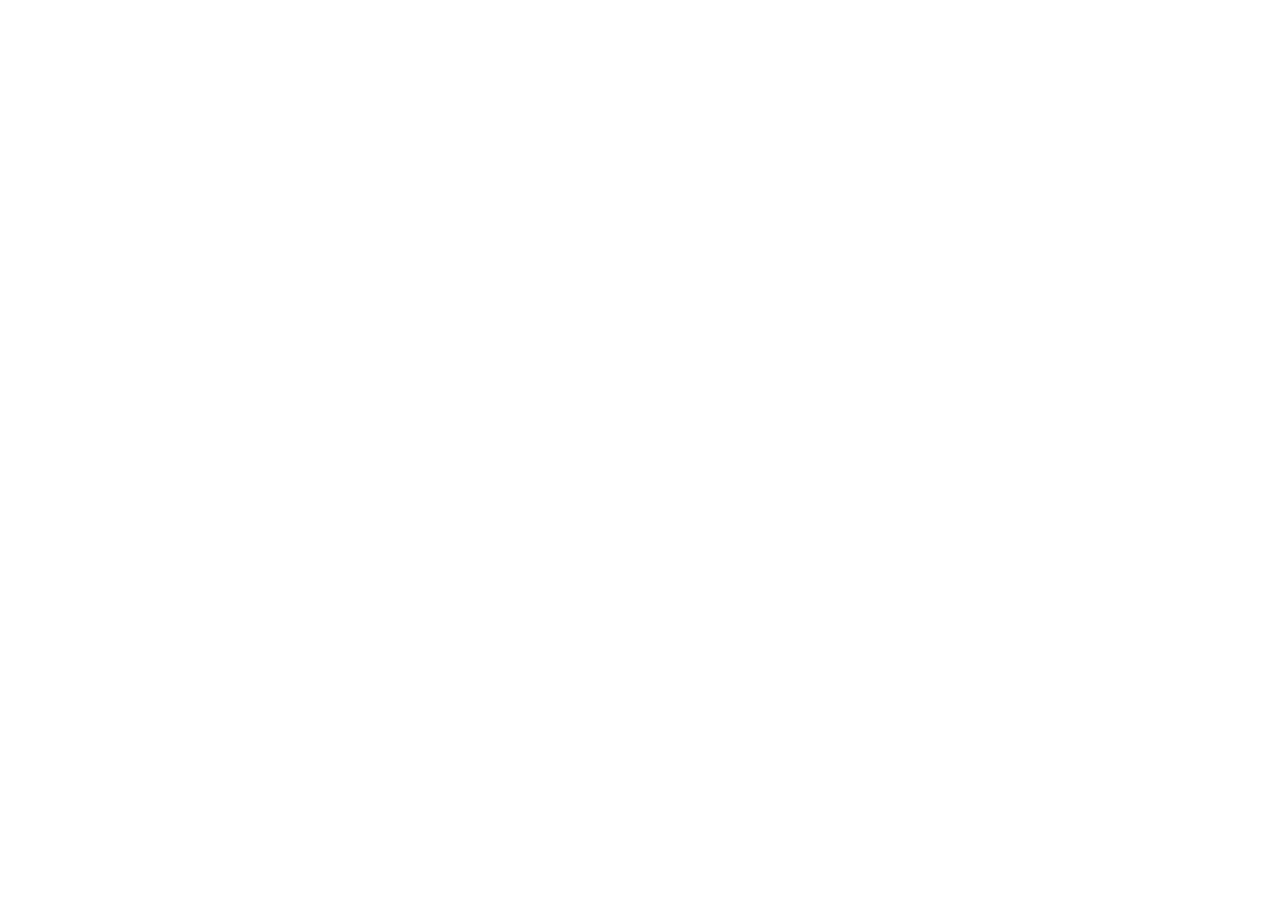
==== index.html @ 1a44d74b "Publish consolidated root redirect baseline Co-authored-by: Copilot App <223556219+Copilot@users.nor" ====
<!DOCTYPE html>
<html lang="en">
<head>
  <meta charset="utf-8">
  <meta name="viewport" content="width=device-width, initial-scale=1">
  <meta name="color-scheme" content="light dark">
  <meta name="theme-color" content="#ffffff" media="(prefers-color-scheme: light)">
  <meta name="theme-color" content="#0d1520" media="(prefers-color-scheme: dark)">
  <meta name="referrer" content="no-referrer">
  <title>Claudio Mendes | vartaxe</title>
  <meta name="description" content="Windows endpoint automation with PowerShell, ConfigMgr, and Active Directory.">
  <meta http-equiv="refresh" content="0; url=https://github.com/vartaxe">
  <link rel="canonical" href="https://github.com/vartaxe">
  <style>body{font-family:"Segoe UI",Arial,sans-serif;margin:3rem auto;max-width:36rem;padding:0 1rem;color:#1f2a37;background:#fff}a{color:#155799;text-underline-offset:.18em}a:hover{text-decoration-thickness:.15em}a:focus-visible{outline:3px solid #155799;outline-offset:4px;border-radius:2px}@media(prefers-color-scheme:dark){body{background:#0d1520;color:#fff}a{color:#9dcbff}a:focus-visible{outline-color:#9dcbff}}</style>
</head>
<body>
  <main>
    <h1>Claudio Mendes</h1>
    <p>Redirecting to the <a href="https://github.com/vartaxe">GitHub profile</a>. Also see the <a href="https://vartaxe.github.io/vartaxe/">profile site</a> and <a href="https://vartaxe.github.io/ConfigMgr-OSD/">ConfigMgr-OSD hub</a>.</p>
  </main>
</body>
</html>
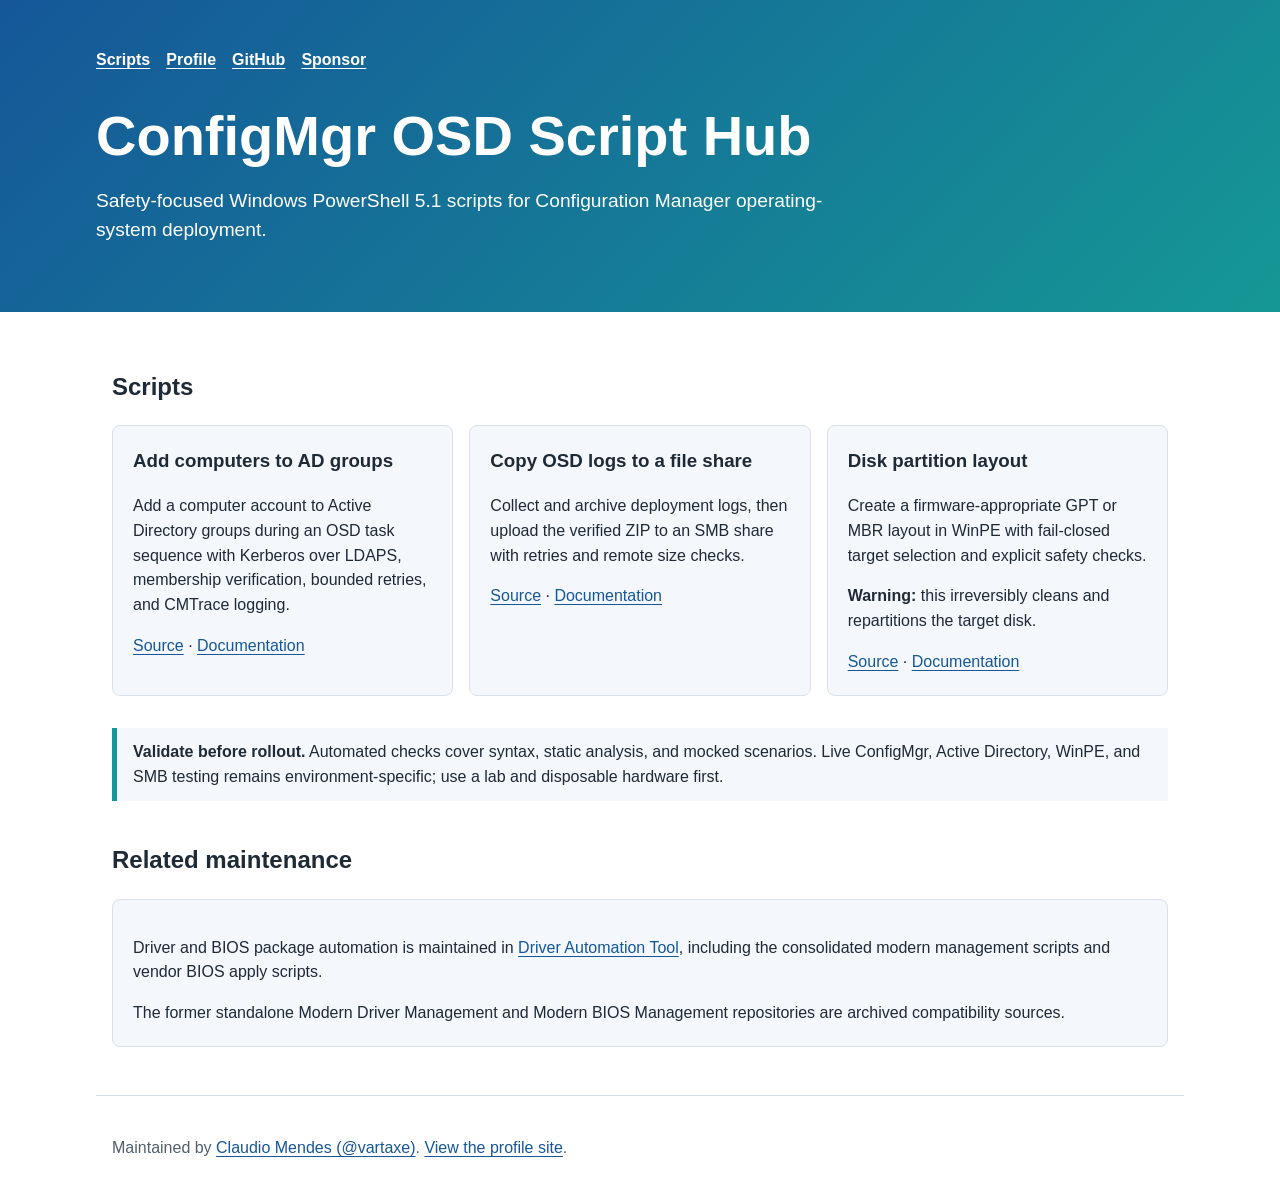
==== commit 50bd1857: "Move ConfigMgr OSD hub to root Pages site Co-authored-by: Copilot App <223556219+Copilot@users.norep" ====
--- a/index.html
+++ b/index.html
@@ -4,19 +4,83 @@
   <meta charset="utf-8">
   <meta name="viewport" content="width=device-width, initial-scale=1">
   <meta name="color-scheme" content="light dark">
-  <meta name="theme-color" content="#ffffff" media="(prefers-color-scheme: light)">
-  <meta name="theme-color" content="#0d1520" media="(prefers-color-scheme: dark)">
+  <meta name="theme-color" content="#155799">
   <meta name="referrer" content="no-referrer">
-  <title>Claudio Mendes | vartaxe</title>
-  <meta name="description" content="Windows endpoint automation with PowerShell, ConfigMgr, and Active Directory.">
-  <meta http-equiv="refresh" content="0; url=https://github.com/vartaxe">
-  <link rel="canonical" href="https://github.com/vartaxe">
-  <style>body{font-family:"Segoe UI",Arial,sans-serif;margin:3rem auto;max-width:36rem;padding:0 1rem;color:#1f2a37;background:#fff}a{color:#155799;text-underline-offset:.18em}a:hover{text-decoration-thickness:.15em}a:focus-visible{outline:3px solid #155799;outline-offset:4px;border-radius:2px}@media(prefers-color-scheme:dark){body{background:#0d1520;color:#fff}a{color:#9dcbff}a:focus-visible{outline-color:#9dcbff}}</style>
+  <meta http-equiv="Content-Security-Policy" content="default-src 'none'; img-src 'self'; style-src 'unsafe-inline'; base-uri 'none'; form-action 'none'; upgrade-insecure-requests">
+  <title>ConfigMgr OSD Script Hub | vartaxe</title>
+  <meta name="description" content="Safety-focused PowerShell scripts for Configuration Manager operating-system deployment.">
+  <link rel="canonical" href="https://vartaxe.github.io/">
+  <style>
+    :root{color-scheme:light dark;--bg:#fff;--panel:#f4f7fb;--text:#1f2a37;--muted:#52606d;--link:#155799;--border:#d8e0ea;--accent:#159895}
+    *{box-sizing:border-box}
+    body{font-family:"Segoe UI",Arial,sans-serif;line-height:1.55;margin:0;color:var(--text);background:var(--bg)}
+    a{color:var(--link);text-underline-offset:.18em}
+    a:hover{text-decoration-thickness:.15em}
+    a:focus-visible{outline:3px solid var(--accent);outline-offset:4px;border-radius:2px}
+    .skip-link{position:absolute;left:-9999px;top:auto}
+    .skip-link:focus{left:1rem;top:1rem;background:var(--bg);padding:.5rem;z-index:2}
+    header{background:linear-gradient(135deg,#155799,#159895);color:#fff;padding:3rem 1rem}
+    header>div,main,footer{max-width:68rem;margin:0 auto}
+    nav{display:flex;gap:1rem;flex-wrap:wrap;margin-bottom:2rem}
+    nav a{color:#fff;font-weight:600}
+    h1{font-size:clamp(2rem,5vw,3.5rem);line-height:1.1;margin:.5rem 0}
+    h2{margin-top:2.5rem}
+    .tagline{font-size:1.2rem;max-width:48rem}
+    main{padding:1rem}
+    .grid{display:grid;grid-template-columns:repeat(auto-fit,minmax(16rem,1fr));gap:1rem}
+    .card{background:var(--panel);border:1px solid var(--border);border-radius:.5rem;padding:1.25rem}
+    .card h3{margin-top:0}
+    .card p:last-child{margin-bottom:0}
+    .callout{border-left:.35rem solid var(--accent);background:var(--panel);padding:.75rem 1rem;margin:2rem 0}
+    footer{border-top:1px solid var(--border);margin-top:2rem;padding:1.5rem 1rem;color:var(--muted)}
+    @media(prefers-color-scheme:dark){:root{--bg:#0d1520;--panel:#162235;--text:#f5f7fa;--muted:#c4ced8;--link:#9dcbff;--border:#33445a}}
+  </style>
 </head>
 <body>
-  <main>
-    <h1>Claudio Mendes</h1>
-    <p>Redirecting to the <a href="https://github.com/vartaxe">GitHub profile</a>. Also see the <a href="https://vartaxe.github.io/vartaxe/">profile site</a> and <a href="https://vartaxe.github.io/ConfigMgr-OSD/">ConfigMgr-OSD hub</a>.</p>
+  <a class="skip-link" href="#main-content">Skip to content</a>
+  <header>
+    <div>
+      <nav aria-label="Site navigation">
+        <a href="#scripts">Scripts</a>
+        <a href="https://vartaxe.github.io/vartaxe/">Profile</a>
+        <a href="https://github.com/vartaxe">GitHub</a>
+        <a href="https://github.com/sponsors/vartaxe">Sponsor</a>
+      </nav>
+      <h1>ConfigMgr OSD Script Hub</h1>
+      <p class="tagline">Safety-focused Windows PowerShell 5.1 scripts for Configuration Manager operating-system deployment.</p>
+    </div>
+  </header>
+  <main id="main-content" tabindex="-1">
+    <h2 id="scripts">Scripts</h2>
+    <div class="grid">
+      <section class="card" aria-labelledby="ad-title">
+        <h3 id="ad-title">Add computers to AD groups</h3>
+        <p>Add a computer account to Active Directory groups during an OSD task sequence with Kerberos over LDAPS, membership verification, bounded retries, and CMTrace logging.</p>
+        <p><a href="https://github.com/vartaxe/ConfigMgr-OSD-AddComputerToADGroup">Source</a> · <a href="https://vartaxe.github.io/ConfigMgr-OSD-AddComputerToADGroup/">Documentation</a></p>
+      </section>
+      <section class="card" aria-labelledby="logs-title">
+        <h3 id="logs-title">Copy OSD logs to a file share</h3>
+        <p>Collect and archive deployment logs, then upload the verified ZIP to an SMB share with retries and remote size checks.</p>
+        <p><a href="https://github.com/vartaxe/ConfigMgr-OSD-CopyOSDLogToFileShare">Source</a> · <a href="https://vartaxe.github.io/ConfigMgr-OSD-CopyOSDLogToFileShare/">Documentation</a></p>
+      </section>
+      <section class="card" aria-labelledby="disk-title">
+        <h3 id="disk-title">Disk partition layout</h3>
+        <p>Create a firmware-appropriate GPT or MBR layout in WinPE with fail-closed target selection and explicit safety checks.</p>
+        <p><strong>Warning:</strong> this irreversibly cleans and repartitions the target disk.</p>
+        <p><a href="https://github.com/vartaxe/ConfigMgr-OSD-DiskPartitionLayout">Source</a> · <a href="https://vartaxe.github.io/ConfigMgr-OSD-DiskPartitionLayout/">Documentation</a></p>
+      </section>
+    </div>
+    <div class="callout" role="note">
+      <strong>Validate before rollout.</strong> Automated checks cover syntax, static analysis, and mocked scenarios. Live ConfigMgr, Active Directory, WinPE, and SMB testing remains environment-specific; use a lab and disposable hardware first.
+    </div>
+    <h2>Related maintenance</h2>
+    <div class="card">
+      <p>Driver and BIOS package automation is maintained in <a href="https://github.com/vartaxe/DriverAutomationTool">Driver Automation Tool</a>, including the consolidated modern management scripts and vendor BIOS apply scripts.</p>
+      <p>The former standalone Modern Driver Management and Modern BIOS Management repositories are archived compatibility sources.</p>
+    </div>
   </main>
+  <footer>
+    <p>Maintained by <a href="https://github.com/vartaxe">Claudio Mendes (@vartaxe)</a>. <a href="https://vartaxe.github.io/vartaxe/">View the profile site</a>.</p>
+  </footer>
 </body>
 </html>
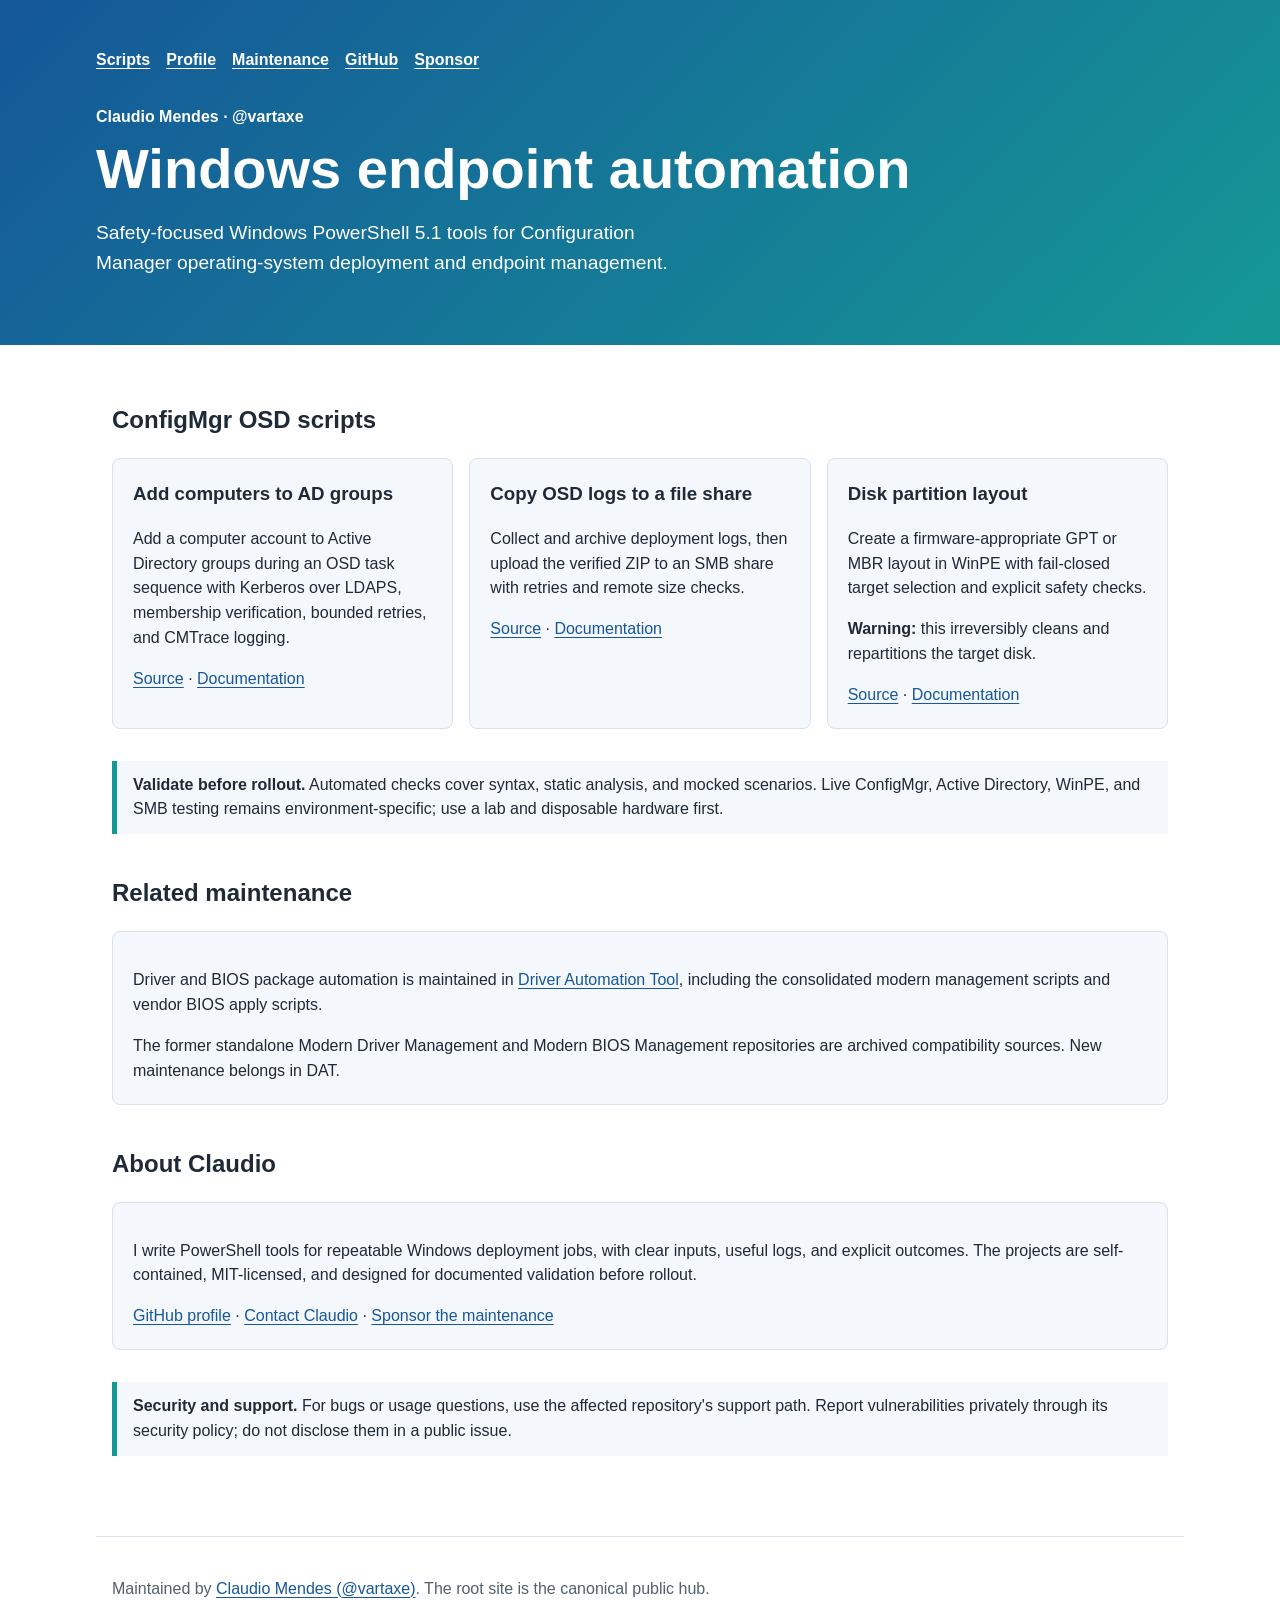
==== commit 6d5a0e75: "Consolidate profile content into root hub Co-authored-by: Copilot App <223556219+Copilot@users.norep" ====
--- a/index.html
+++ b/index.html
@@ -6,35 +6,11 @@
   <meta name="color-scheme" content="light dark">
   <meta name="theme-color" content="#155799">
   <meta name="referrer" content="no-referrer">
-  <meta http-equiv="Content-Security-Policy" content="default-src 'none'; img-src 'self'; style-src 'unsafe-inline'; base-uri 'none'; form-action 'none'; upgrade-insecure-requests">
-  <title>ConfigMgr OSD Script Hub | vartaxe</title>
-  <meta name="description" content="Safety-focused PowerShell scripts for Configuration Manager operating-system deployment.">
+  <meta http-equiv="Content-Security-Policy" content="default-src 'none'; style-src 'self'; base-uri 'none'; form-action 'none'; upgrade-insecure-requests">
+  <title>Windows Endpoint Automation | vartaxe</title>
+  <meta name="description" content="Safety-focused PowerShell tools for ConfigMgr OSD and Windows endpoint automation.">
   <link rel="canonical" href="https://vartaxe.github.io/">
-  <style>
-    :root{color-scheme:light dark;--bg:#fff;--panel:#f4f7fb;--text:#1f2a37;--muted:#52606d;--link:#155799;--border:#d8e0ea;--accent:#159895}
-    *{box-sizing:border-box}
-    body{font-family:"Segoe UI",Arial,sans-serif;line-height:1.55;margin:0;color:var(--text);background:var(--bg)}
-    a{color:var(--link);text-underline-offset:.18em}
-    a:hover{text-decoration-thickness:.15em}
-    a:focus-visible{outline:3px solid var(--accent);outline-offset:4px;border-radius:2px}
-    .skip-link{position:absolute;left:-9999px;top:auto}
-    .skip-link:focus{left:1rem;top:1rem;background:var(--bg);padding:.5rem;z-index:2}
-    header{background:linear-gradient(135deg,#155799,#159895);color:#fff;padding:3rem 1rem}
-    header>div,main,footer{max-width:68rem;margin:0 auto}
-    nav{display:flex;gap:1rem;flex-wrap:wrap;margin-bottom:2rem}
-    nav a{color:#fff;font-weight:600}
-    h1{font-size:clamp(2rem,5vw,3.5rem);line-height:1.1;margin:.5rem 0}
-    h2{margin-top:2.5rem}
-    .tagline{font-size:1.2rem;max-width:48rem}
-    main{padding:1rem}
-    .grid{display:grid;grid-template-columns:repeat(auto-fit,minmax(16rem,1fr));gap:1rem}
-    .card{background:var(--panel);border:1px solid var(--border);border-radius:.5rem;padding:1.25rem}
-    .card h3{margin-top:0}
-    .card p:last-child{margin-bottom:0}
-    .callout{border-left:.35rem solid var(--accent);background:var(--panel);padding:.75rem 1rem;margin:2rem 0}
-    footer{border-top:1px solid var(--border);margin-top:2rem;padding:1.5rem 1rem;color:var(--muted)}
-    @media(prefers-color-scheme:dark){:root{--bg:#0d1520;--panel:#162235;--text:#f5f7fa;--muted:#c4ced8;--link:#9dcbff;--border:#33445a}}
-  </style>
+  <link rel="stylesheet" href="style.css">
 </head>
 <body>
   <a class="skip-link" href="#main-content">Skip to content</a>
@@ -42,16 +18,18 @@
     <div>
       <nav aria-label="Site navigation">
         <a href="#scripts">Scripts</a>
-        <a href="https://vartaxe.github.io/vartaxe/">Profile</a>
+        <a href="#profile">Profile</a>
+        <a href="#maintenance">Maintenance</a>
         <a href="https://github.com/vartaxe">GitHub</a>
         <a href="https://github.com/sponsors/vartaxe">Sponsor</a>
       </nav>
-      <h1>ConfigMgr OSD Script Hub</h1>
-      <p class="tagline">Safety-focused Windows PowerShell 5.1 scripts for Configuration Manager operating-system deployment.</p>
+      <p class="eyebrow">Claudio Mendes · <span translate="no">@vartaxe</span></p>
+      <h1>Windows endpoint automation</h1>
+      <p class="tagline">Safety-focused Windows PowerShell 5.1 tools for Configuration Manager operating-system deployment and endpoint management.</p>
     </div>
   </header>
   <main id="main-content" tabindex="-1">
-    <h2 id="scripts">Scripts</h2>
+    <h2 id="scripts">ConfigMgr OSD scripts</h2>
     <div class="grid">
       <section class="card" aria-labelledby="ad-title">
         <h3 id="ad-title">Add computers to AD groups</h3>
@@ -73,14 +51,22 @@
     <div class="callout" role="note">
       <strong>Validate before rollout.</strong> Automated checks cover syntax, static analysis, and mocked scenarios. Live ConfigMgr, Active Directory, WinPE, and SMB testing remains environment-specific; use a lab and disposable hardware first.
     </div>
-    <h2>Related maintenance</h2>
+    <h2 id="maintenance">Related maintenance</h2>
     <div class="card">
       <p>Driver and BIOS package automation is maintained in <a href="https://github.com/vartaxe/DriverAutomationTool">Driver Automation Tool</a>, including the consolidated modern management scripts and vendor BIOS apply scripts.</p>
-      <p>The former standalone Modern Driver Management and Modern BIOS Management repositories are archived compatibility sources.</p>
+      <p>The former standalone Modern Driver Management and Modern BIOS Management repositories are archived compatibility sources. New maintenance belongs in DAT.</p>
+    </div>
+    <h2 id="profile">About Claudio</h2>
+    <div class="card">
+      <p>I write PowerShell tools for repeatable Windows deployment jobs, with clear inputs, useful logs, and explicit outcomes. The projects are self-contained, MIT-licensed, and designed for documented validation before rollout.</p>
+      <p><a href="https://github.com/vartaxe">GitHub profile</a> · <a href="mailto:vartaxe@outlook.com">Contact Claudio</a> · <a href="https://github.com/sponsors/vartaxe">Sponsor the maintenance</a></p>
+    </div>
+    <div class="callout" role="note">
+      <strong>Security and support.</strong> For bugs or usage questions, use the affected repository's support path. Report vulnerabilities privately through its security policy; do not disclose them in a public issue.
     </div>
   </main>
   <footer>
-    <p>Maintained by <a href="https://github.com/vartaxe">Claudio Mendes (@vartaxe)</a>. <a href="https://vartaxe.github.io/vartaxe/">View the profile site</a>.</p>
+    <p>Maintained by <a href="https://github.com/vartaxe">Claudio Mendes (<span translate="no">@vartaxe</span>)</a>. The root site is the canonical public hub.</p>
   </footer>
 </body>
 </html>
--- a/style.css
+++ b/style.css
@@ -0,0 +1,163 @@
+:root {
+  color-scheme: light dark;
+  --bg: #ffffff;
+  --panel: #f4f7fb;
+  --text: #1f2a37;
+  --muted: #52606d;
+  --link: #155799;
+  --border: #d8e0ea;
+  --accent: #159895;
+}
+
+* {
+  box-sizing: border-box;
+}
+
+html {
+  scroll-behavior: smooth;
+}
+
+body {
+  margin: 0;
+  background: var(--bg);
+  color: var(--text);
+  font-family: "Segoe UI", Arial, sans-serif;
+  line-height: 1.55;
+  overflow-wrap: break-word;
+}
+
+a {
+  color: var(--link);
+  text-underline-offset: 0.18em;
+  touch-action: manipulation;
+}
+
+a:hover {
+  text-decoration-thickness: 0.15em;
+}
+
+a:focus-visible {
+  outline: 3px solid var(--accent);
+  outline-offset: 4px;
+  border-radius: 2px;
+}
+
+.skip-link {
+  position: absolute;
+  top: 0;
+  left: 0;
+  padding: 0.5rem 1rem;
+  transform: translateY(-200%);
+  background: var(--bg);
+  z-index: 2;
+}
+
+.skip-link:focus {
+  transform: translateY(0);
+}
+
+header {
+  padding: 3rem 1rem;
+  color: #ffffff;
+  background: linear-gradient(135deg, #155799, #159895);
+}
+
+header > div,
+main,
+footer {
+  max-width: 68rem;
+  margin: 0 auto;
+}
+
+nav {
+  display: flex;
+  flex-wrap: wrap;
+  gap: 1rem;
+  margin-bottom: 2rem;
+}
+
+nav a {
+  color: #ffffff;
+  font-weight: 600;
+}
+
+.eyebrow {
+  margin-bottom: 0;
+  font-weight: 600;
+}
+
+h1 {
+  margin: 0.5rem 0;
+  font-size: clamp(2rem, 5vw, 3.5rem);
+  line-height: 1.1;
+  text-wrap: balance;
+}
+
+h2 {
+  margin-top: 2.5rem;
+  scroll-margin-top: 1rem;
+  text-wrap: balance;
+}
+
+.tagline {
+  max-width: 48rem;
+  font-size: 1.2rem;
+  text-wrap: balance;
+}
+
+main {
+  padding: 1rem;
+}
+
+.grid {
+  display: grid;
+  grid-template-columns: repeat(auto-fit, minmax(16rem, 1fr));
+  gap: 1rem;
+}
+
+.card {
+  min-width: 0;
+  padding: 1.25rem;
+  background: var(--panel);
+  border: 1px solid var(--border);
+  border-radius: 0.5rem;
+}
+
+.card h3 {
+  margin-top: 0;
+}
+
+.card p:last-child {
+  margin-bottom: 0;
+}
+
+.callout {
+  margin: 2rem 0;
+  padding: 0.75rem 1rem;
+  background: var(--panel);
+  border-left: 0.35rem solid var(--accent);
+}
+
+footer {
+  margin-top: 2rem;
+  padding: 1.5rem 1rem;
+  color: var(--muted);
+  border-top: 1px solid var(--border);
+}
+
+@media (prefers-color-scheme: dark) {
+  :root {
+    --bg: #0d1520;
+    --panel: #162235;
+    --text: #f5f7fa;
+    --muted: #c4ced8;
+    --link: #9dcbff;
+    --border: #33445a;
+  }
+}
+
+@media (prefers-reduced-motion: reduce) {
+  html {
+    scroll-behavior: auto;
+  }
+}
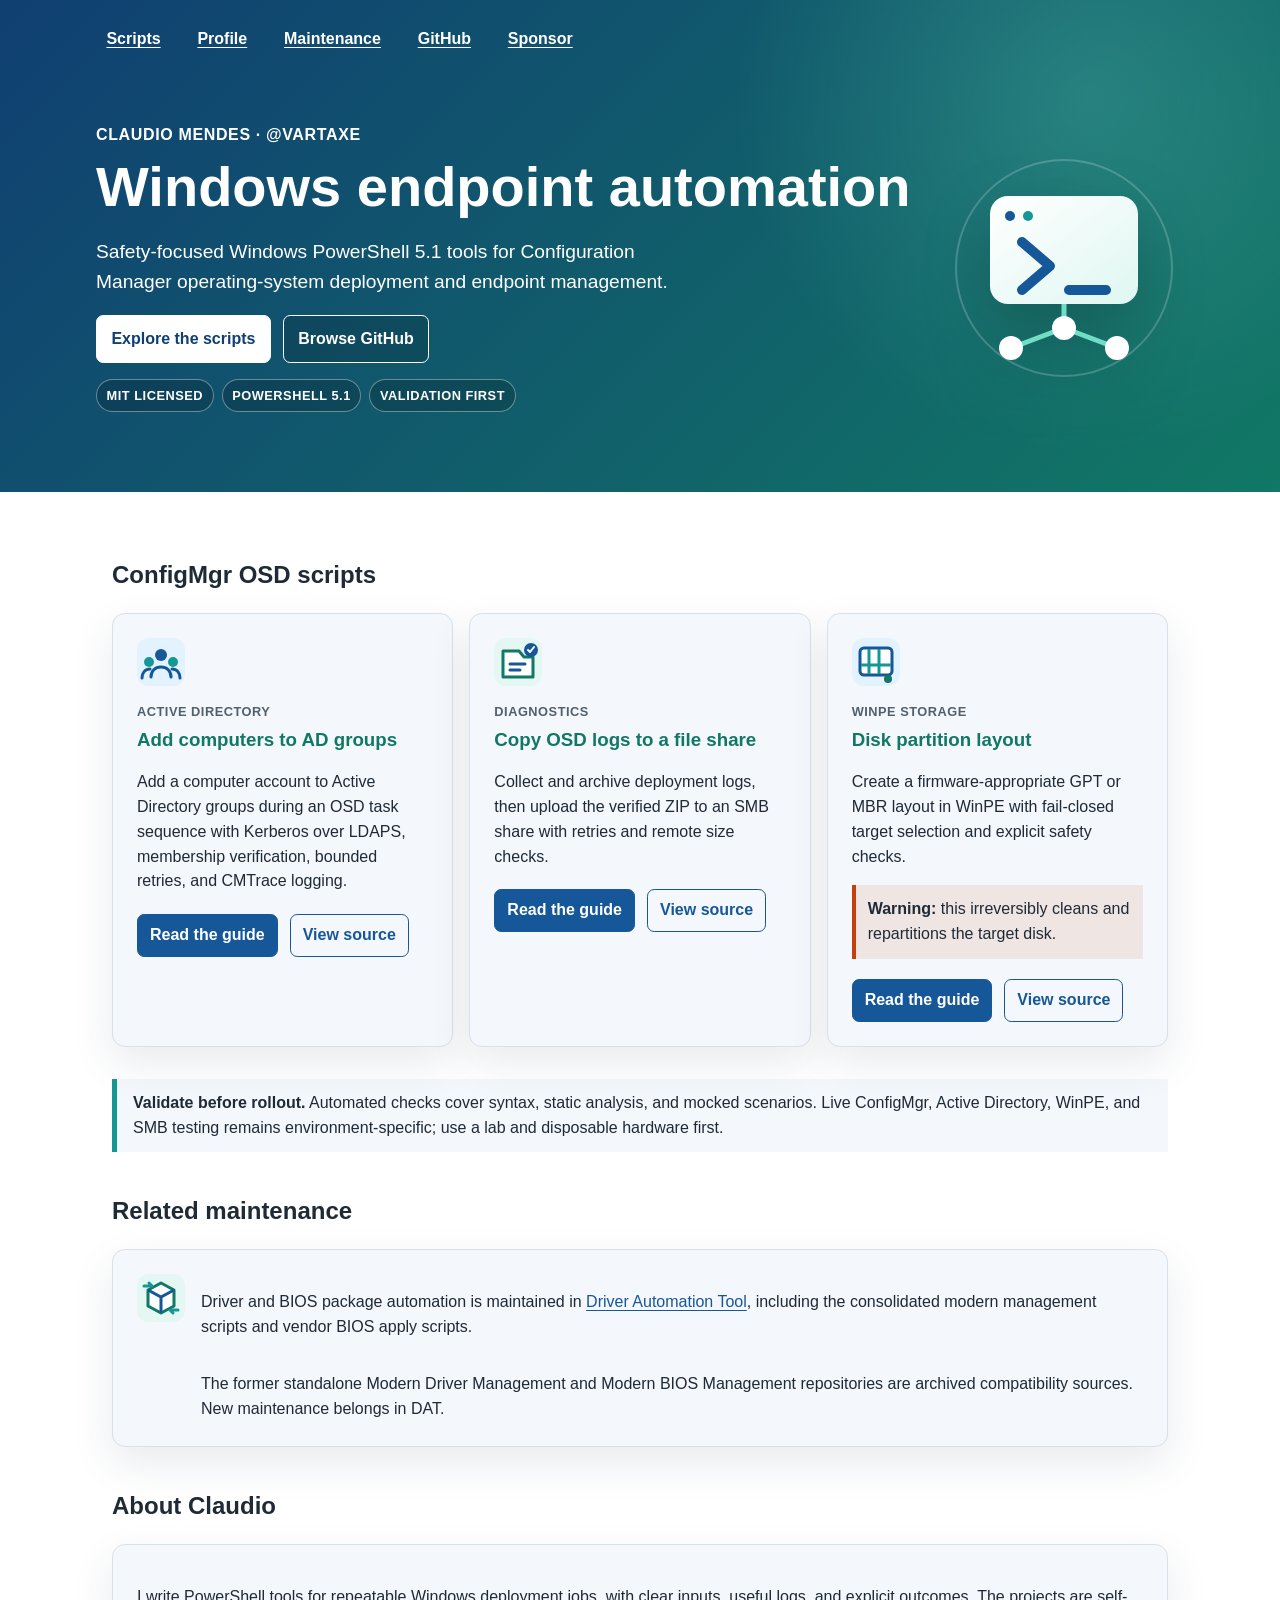
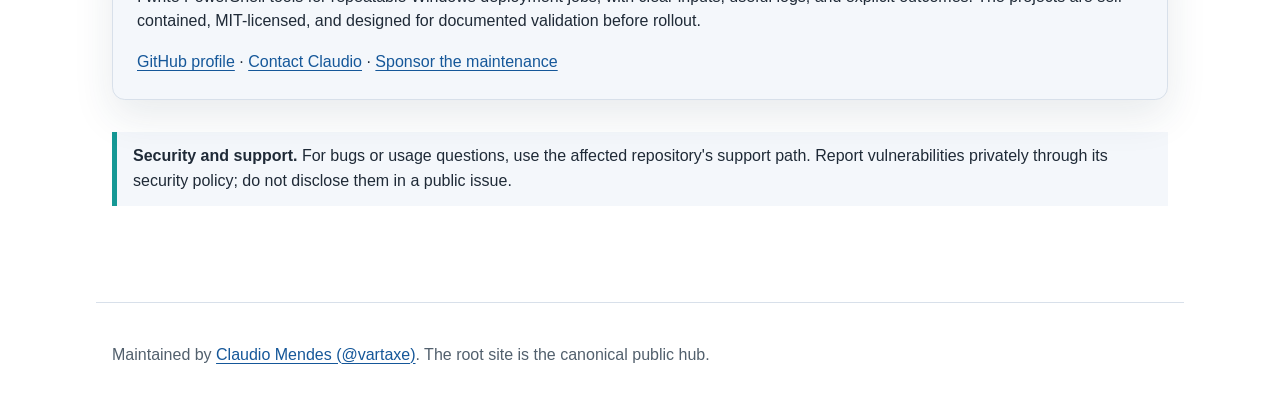
==== commit a0f0faae: "Refresh canonical hub design system Co-authored-by: Copilot App <223556219+Copilot@users.noreply.git" ====
--- a/index.html
+++ b/index.html
@@ -4,12 +4,14 @@
   <meta charset="utf-8">
   <meta name="viewport" content="width=device-width, initial-scale=1">
   <meta name="color-scheme" content="light dark">
-  <meta name="theme-color" content="#155799">
+  <meta name="theme-color" content="#155799" media="(prefers-color-scheme: light)">
+  <meta name="theme-color" content="#0d1520" media="(prefers-color-scheme: dark)">
   <meta name="referrer" content="no-referrer">
-  <meta http-equiv="Content-Security-Policy" content="default-src 'none'; style-src 'self'; base-uri 'none'; form-action 'none'; upgrade-insecure-requests">
+  <meta http-equiv="Content-Security-Policy" content="default-src 'none'; img-src 'self'; style-src 'self'; base-uri 'none'; form-action 'none'; upgrade-insecure-requests">
   <title>Windows Endpoint Automation | vartaxe</title>
   <meta name="description" content="Safety-focused PowerShell tools for ConfigMgr OSD and Windows endpoint automation.">
   <link rel="canonical" href="https://vartaxe.github.io/">
+  <link rel="icon" href="assets/favicon.svg" type="image/svg+xml">
   <link rel="stylesheet" href="style.css">
 </head>
 <body>
@@ -23,36 +25,57 @@
         <a href="https://github.com/vartaxe">GitHub</a>
         <a href="https://github.com/sponsors/vartaxe">Sponsor</a>
       </nav>
-      <p class="eyebrow">Claudio Mendes · <span translate="no">@vartaxe</span></p>
-      <h1>Windows endpoint automation</h1>
-      <p class="tagline">Safety-focused Windows PowerShell 5.1 tools for Configuration Manager operating-system deployment and endpoint management.</p>
+      <div class="hero">
+        <div class="hero-copy">
+          <p class="eyebrow">Claudio Mendes · <span translate="no">@vartaxe</span></p>
+          <h1>Windows endpoint automation</h1>
+          <p class="tagline">Safety-focused Windows PowerShell 5.1 tools for Configuration Manager operating-system deployment and endpoint management.</p>
+          <div class="hero-actions">
+            <a class="button button-primary" href="#scripts">Explore the scripts</a>
+            <a class="button" href="https://github.com/vartaxe">Browse GitHub</a>
+          </div>
+          <ul class="trust-list" aria-label="Project principles">
+            <li>MIT licensed</li>
+            <li>PowerShell 5.1</li>
+            <li>Validation first</li>
+          </ul>
+        </div>
+        <img class="brand-mark" src="assets/brand-mark.svg" alt="Terminal prompt and deployment nodes representing vartaxe automation" width="240" height="240" fetchpriority="high">
+      </div>
     </div>
   </header>
   <main id="main-content" tabindex="-1">
     <h2 id="scripts">ConfigMgr OSD scripts</h2>
     <div class="grid">
       <section class="card" aria-labelledby="ad-title">
+        <img class="card-icon" src="assets/ad-groups.svg" alt="" width="48" height="48" aria-hidden="true">
+        <p class="card-kicker">Active Directory</p>
         <h3 id="ad-title">Add computers to AD groups</h3>
         <p>Add a computer account to Active Directory groups during an OSD task sequence with Kerberos over LDAPS, membership verification, bounded retries, and CMTrace logging.</p>
-        <p><a href="https://github.com/vartaxe/ConfigMgr-OSD-AddComputerToADGroup">Source</a> · <a href="https://vartaxe.github.io/ConfigMgr-OSD-AddComputerToADGroup/">Documentation</a></p>
+        <p class="card-links"><a href="https://vartaxe.github.io/ConfigMgr-OSD-AddComputerToADGroup/">Read the guide</a><a href="https://github.com/vartaxe/ConfigMgr-OSD-AddComputerToADGroup">View source</a></p>
       </section>
       <section class="card" aria-labelledby="logs-title">
+        <img class="card-icon" src="assets/osd-logs.svg" alt="" width="48" height="48" aria-hidden="true">
+        <p class="card-kicker">Diagnostics</p>
         <h3 id="logs-title">Copy OSD logs to a file share</h3>
         <p>Collect and archive deployment logs, then upload the verified ZIP to an SMB share with retries and remote size checks.</p>
-        <p><a href="https://github.com/vartaxe/ConfigMgr-OSD-CopyOSDLogToFileShare">Source</a> · <a href="https://vartaxe.github.io/ConfigMgr-OSD-CopyOSDLogToFileShare/">Documentation</a></p>
+        <p class="card-links"><a href="https://vartaxe.github.io/ConfigMgr-OSD-CopyOSDLogToFileShare/">Read the guide</a><a href="https://github.com/vartaxe/ConfigMgr-OSD-CopyOSDLogToFileShare">View source</a></p>
       </section>
       <section class="card" aria-labelledby="disk-title">
+        <img class="card-icon" src="assets/disk-layout.svg" alt="" width="48" height="48" aria-hidden="true">
+        <p class="card-kicker">WinPE storage</p>
         <h3 id="disk-title">Disk partition layout</h3>
         <p>Create a firmware-appropriate GPT or MBR layout in WinPE with fail-closed target selection and explicit safety checks.</p>
-        <p><strong>Warning:</strong> this irreversibly cleans and repartitions the target disk.</p>
-        <p><a href="https://github.com/vartaxe/ConfigMgr-OSD-DiskPartitionLayout">Source</a> · <a href="https://vartaxe.github.io/ConfigMgr-OSD-DiskPartitionLayout/">Documentation</a></p>
+        <p class="warning"><strong>Warning:</strong> this irreversibly cleans and repartitions the target disk.</p>
+        <p class="card-links"><a href="https://vartaxe.github.io/ConfigMgr-OSD-DiskPartitionLayout/">Read the guide</a><a href="https://github.com/vartaxe/ConfigMgr-OSD-DiskPartitionLayout">View source</a></p>
       </section>
     </div>
     <div class="callout" role="note">
       <strong>Validate before rollout.</strong> Automated checks cover syntax, static analysis, and mocked scenarios. Live ConfigMgr, Active Directory, WinPE, and SMB testing remains environment-specific; use a lab and disposable hardware first.
     </div>
     <h2 id="maintenance">Related maintenance</h2>
-    <div class="card">
+    <div class="card maintenance-card">
+      <img class="card-icon" src="assets/driver-automation.svg" alt="" width="48" height="48" aria-hidden="true">
       <p>Driver and BIOS package automation is maintained in <a href="https://github.com/vartaxe/DriverAutomationTool">Driver Automation Tool</a>, including the consolidated modern management scripts and vendor BIOS apply scripts.</p>
       <p>The former standalone Modern Driver Management and Modern BIOS Management repositories are archived compatibility sources. New maintenance belongs in DAT.</p>
     </div>
--- a/style.css
+++ b/style.css
@@ -7,6 +7,8 @@
   --link: #155799;
   --border: #d8e0ea;
   --accent: #159895;
+  --accent-strong: #117865;
+  --shadow: 0 1rem 2.5rem rgba(25, 54, 82, 0.1);
 }
 
 * {
@@ -57,9 +59,13 @@
 }
 
 header {
-  padding: 3rem 1rem;
+  position: relative;
+  overflow: hidden;
+  padding: 1.25rem max(1rem, env(safe-area-inset-right)) 4rem max(1rem, env(safe-area-inset-left));
   color: #ffffff;
-  background: linear-gradient(135deg, #155799, #159895);
+  background:
+    radial-gradient(circle at 85% 20%, rgba(112, 222, 197, 0.24), transparent 22rem),
+    linear-gradient(135deg, #103f72, #117865);
 }
 
 header > div,
@@ -73,17 +79,35 @@
   display: flex;
   flex-wrap: wrap;
   gap: 1rem;
-  margin-bottom: 2rem;
+  margin-bottom: 3rem;
 }
 
 nav a {
+  padding: 0.45rem 0.65rem;
   color: #ffffff;
   font-weight: 600;
+  border-radius: 0.35rem;
+}
+
+nav a:hover {
+  background: rgba(0, 0, 0, 0.2);
 }
 
 .eyebrow {
   margin-bottom: 0;
   font-weight: 600;
+  letter-spacing: 0.04em;
+  text-transform: uppercase;
+}
+
+.hero {
+  display: grid;
+  align-items: center;
+  gap: 2rem;
+}
+
+.hero-copy {
+  min-width: 0;
 }
 
 h1 {
@@ -106,7 +130,7 @@
 }
 
 main {
-  padding: 1rem;
+  padding: 1.5rem max(1rem, env(safe-area-inset-right)) 2rem max(1rem, env(safe-area-inset-left));
 }
 
 .grid {
@@ -116,15 +140,19 @@
 }
 
 .card {
+  position: relative;
   min-width: 0;
-  padding: 1.25rem;
+  padding: 1.5rem;
   background: var(--panel);
   border: 1px solid var(--border);
-  border-radius: 0.5rem;
+  border-radius: 0.8rem;
+  box-shadow: var(--shadow);
 }
 
 .card h3 {
-  margin-top: 0;
+  margin: 0.2rem 0 0.75rem;
+  color: var(--accent-strong);
+  text-wrap: balance;
 }
 
 .card p:last-child {
@@ -136,6 +164,117 @@
   padding: 0.75rem 1rem;
   background: var(--panel);
   border-left: 0.35rem solid var(--accent);
+}
+
+.brand-mark {
+  display: block;
+  width: min(15rem, 65vw);
+  height: auto;
+  margin: 0 auto;
+  filter: drop-shadow(0 1.5rem 2rem rgba(0, 0, 0, 0.2));
+}
+
+.hero-actions,
+.card-links {
+  display: flex;
+  flex-wrap: wrap;
+  gap: 0.75rem;
+}
+
+.button,
+.card-links a {
+  display: inline-flex;
+  align-items: center;
+  min-height: 2.75rem;
+  padding: 0.65rem 0.9rem;
+  border: 1px solid currentColor;
+  border-radius: 0.45rem;
+  font-weight: 700;
+  text-decoration: none;
+}
+
+.button {
+  color: #ffffff;
+  background: rgba(0, 0, 0, 0.14);
+}
+
+.button:hover {
+  background: rgba(0, 0, 0, 0.28);
+}
+
+.button-primary {
+  color: #103f72;
+  background: #ffffff;
+  border-color: #ffffff;
+}
+
+.button-primary:hover {
+  background: #eaf7f4;
+}
+
+.trust-list {
+  display: flex;
+  flex-wrap: wrap;
+  gap: 0.5rem;
+  padding: 0;
+  list-style: none;
+}
+
+.trust-list li,
+.card-kicker {
+  font-size: 0.8rem;
+  font-weight: 700;
+  letter-spacing: 0.04em;
+  text-transform: uppercase;
+}
+
+.trust-list li {
+  padding: 0.35rem 0.6rem;
+  background: rgba(0, 0, 0, 0.18);
+  border: 1px solid rgba(255, 255, 255, 0.38);
+  border-radius: 999px;
+}
+
+.card-icon {
+  display: block;
+  width: 3rem;
+  height: 3rem;
+}
+
+.card-kicker {
+  margin: 1rem 0 0;
+  color: var(--muted);
+}
+
+.card-links {
+  margin-top: 1.25rem;
+}
+
+.card-links a {
+  min-height: 2.5rem;
+  padding: 0.5rem 0.75rem;
+}
+
+.card-links a:first-child {
+  color: #ffffff;
+  background: var(--link);
+  border-color: var(--link);
+}
+
+.warning {
+  padding: 0.75rem;
+  background: color-mix(in srgb, #c2410c 10%, var(--panel));
+  border-left: 0.25rem solid #c2410c;
+}
+
+.maintenance-card {
+  display: grid;
+  grid-template-columns: auto 1fr;
+  gap: 0 1rem;
+}
+
+.maintenance-card .card-icon {
+  grid-row: 1 / span 2;
 }
 
 footer {
@@ -153,6 +292,14 @@
     --muted: #c4ced8;
     --link: #9dcbff;
     --border: #33445a;
+    --accent-strong: #70dec5;
+    --shadow: none;
+  }
+}
+
+@media (min-width: 48rem) {
+  .hero {
+    grid-template-columns: minmax(0, 1fr) auto;
   }
 }
 
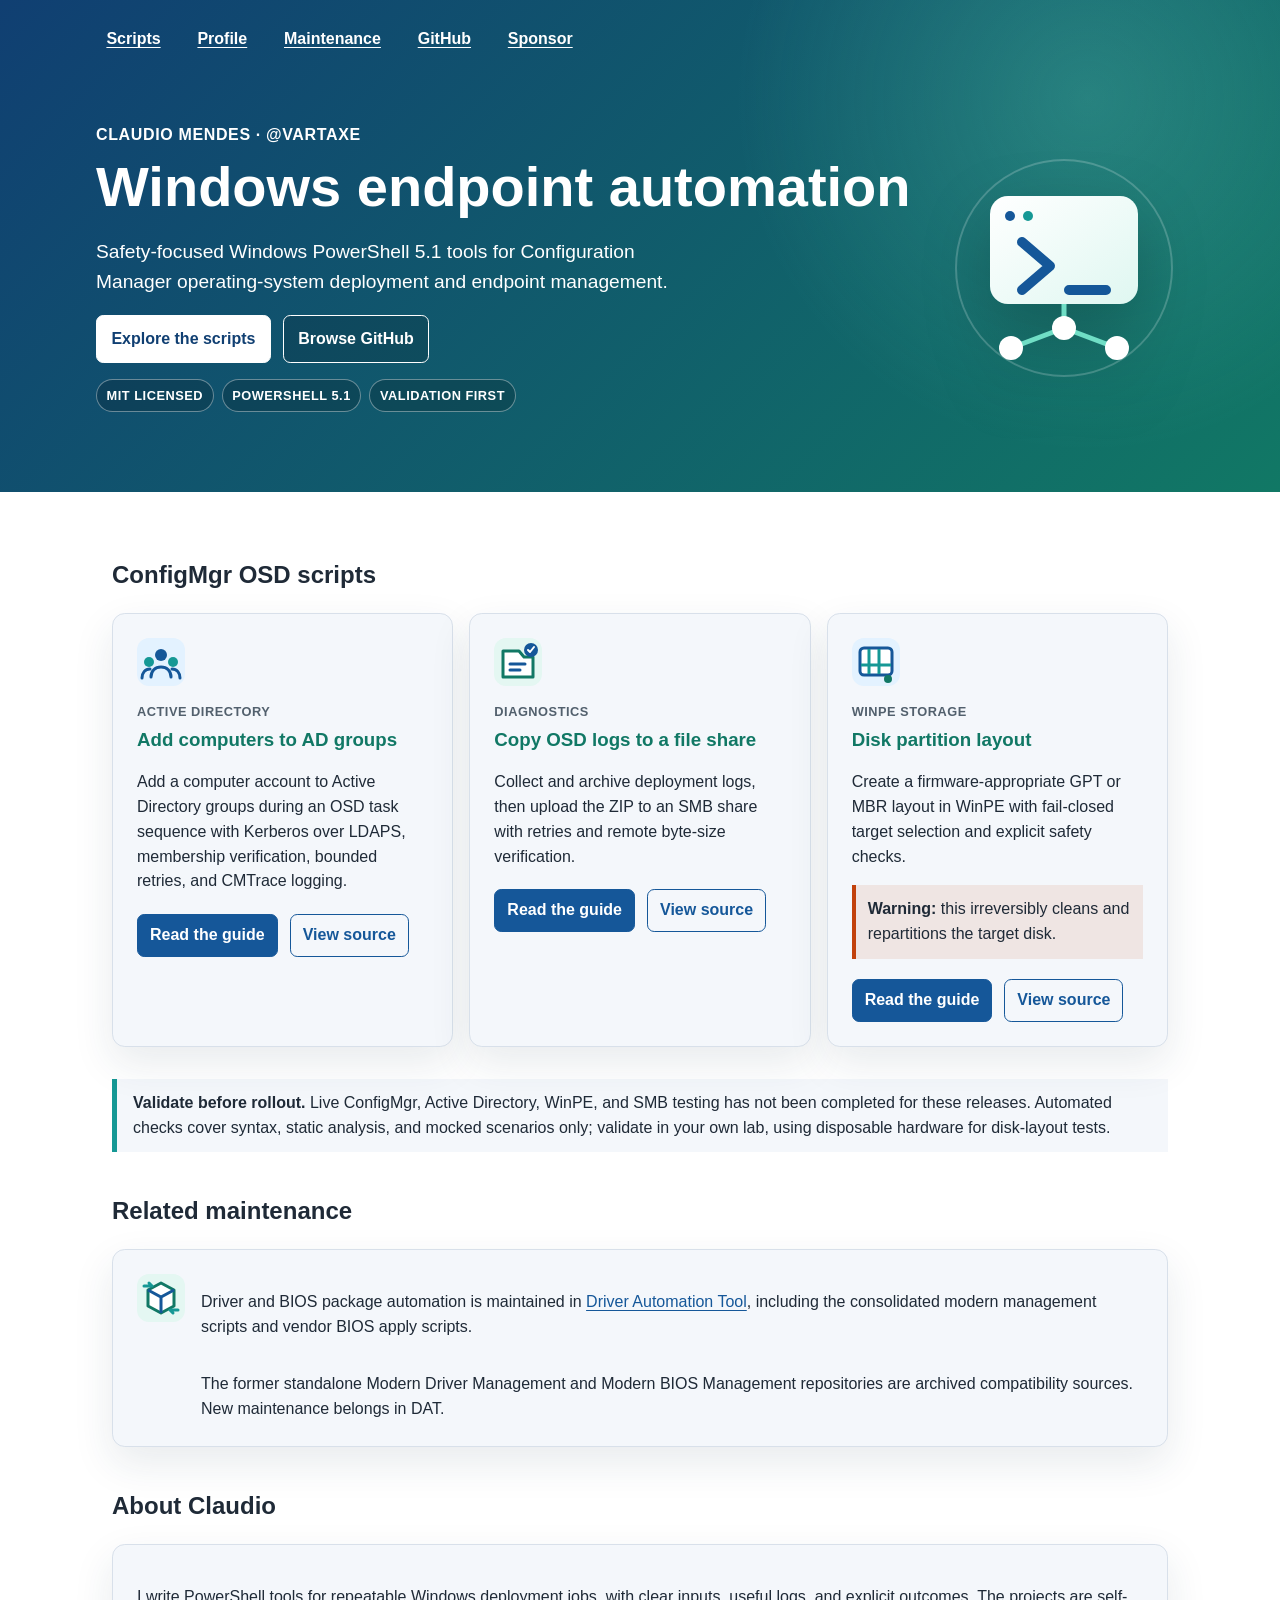
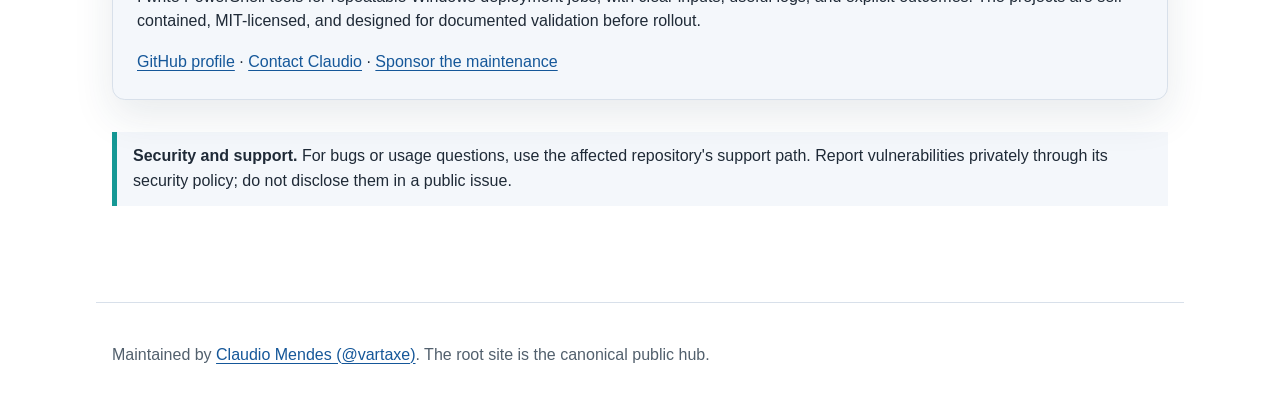
==== commit 32418abc: "Redirect legacy ConfigMgr-OSD URL and clarify validation status Content review follow-up.  Co-author" ====
--- a/index.html
+++ b/index.html
@@ -58,7 +58,7 @@
         <img class="card-icon" src="assets/osd-logs.svg" alt="" width="48" height="48" aria-hidden="true">
         <p class="card-kicker">Diagnostics</p>
         <h3 id="logs-title">Copy OSD logs to a file share</h3>
-        <p>Collect and archive deployment logs, then upload the verified ZIP to an SMB share with retries and remote size checks.</p>
+        <p>Collect and archive deployment logs, then upload the ZIP to an SMB share with retries and remote byte-size verification.</p>
         <p class="card-links"><a href="https://vartaxe.github.io/ConfigMgr-OSD-CopyOSDLogToFileShare/">Read the guide</a><a href="https://github.com/vartaxe/ConfigMgr-OSD-CopyOSDLogToFileShare">View source</a></p>
       </section>
       <section class="card" aria-labelledby="disk-title">
@@ -71,7 +71,7 @@
       </section>
     </div>
     <div class="callout" role="note">
-      <strong>Validate before rollout.</strong> Automated checks cover syntax, static analysis, and mocked scenarios. Live ConfigMgr, Active Directory, WinPE, and SMB testing remains environment-specific; use a lab and disposable hardware first.
+      <strong>Validate before rollout.</strong> Live ConfigMgr, Active Directory, WinPE, and SMB testing has not been completed for these releases. Automated checks cover syntax, static analysis, and mocked scenarios only; validate in your own lab, using disposable hardware for disk-layout tests.
     </div>
     <h2 id="maintenance">Related maintenance</h2>
     <div class="card maintenance-card">
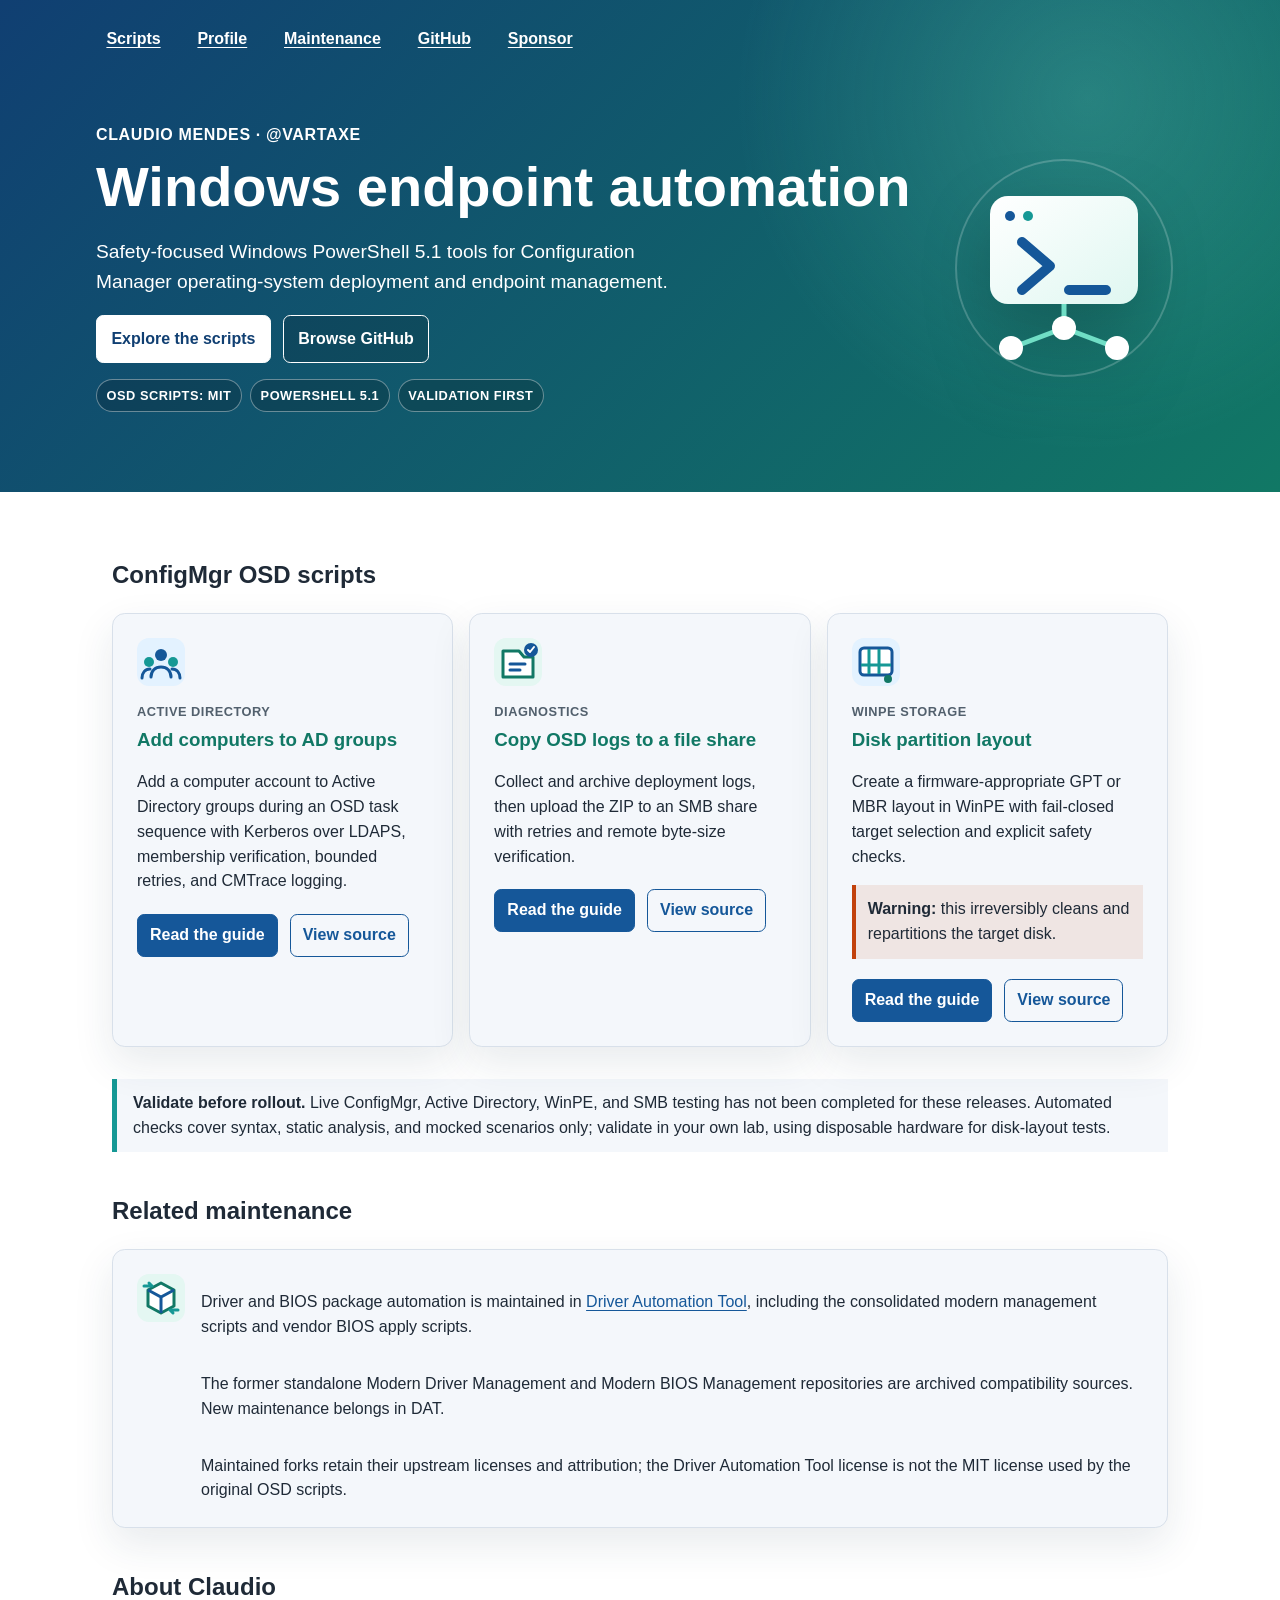
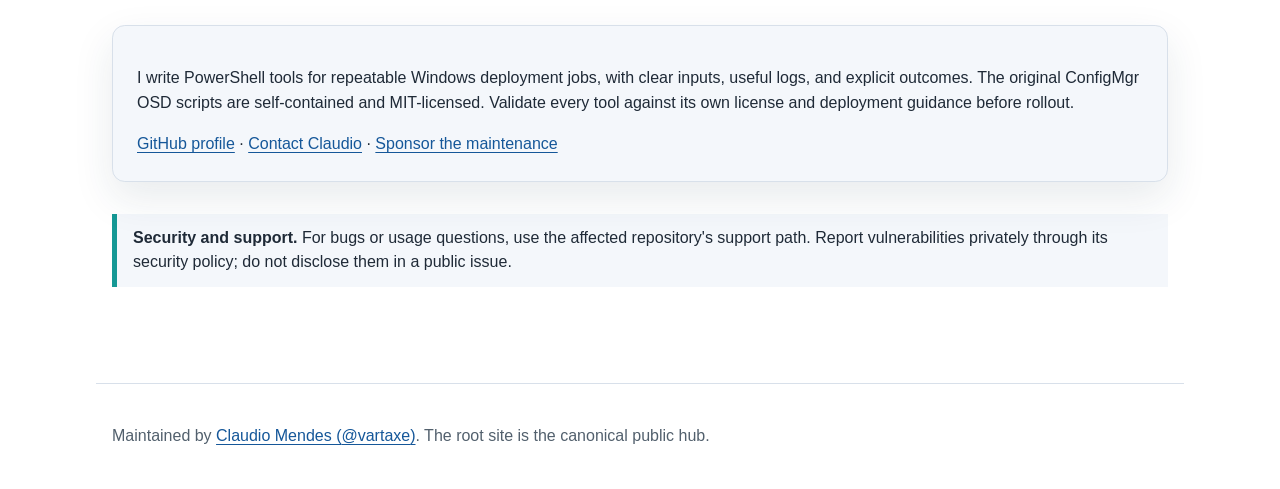
==== commit e4432c0f: "Initial v1.0.0 baseline Audited source and documentation baseline. Upstream ownership and license no" ====
--- a/index.html
+++ b/index.html
@@ -35,7 +35,7 @@
             <a class="button" href="https://github.com/vartaxe">Browse GitHub</a>
           </div>
           <ul class="trust-list" aria-label="Project principles">
-            <li>MIT licensed</li>
+            <li>OSD scripts: MIT</li>
             <li>PowerShell 5.1</li>
             <li>Validation first</li>
           </ul>
@@ -78,10 +78,11 @@
       <img class="card-icon" src="assets/driver-automation.svg" alt="" width="48" height="48" aria-hidden="true">
       <p>Driver and BIOS package automation is maintained in <a href="https://github.com/vartaxe/DriverAutomationTool">Driver Automation Tool</a>, including the consolidated modern management scripts and vendor BIOS apply scripts.</p>
       <p>The former standalone Modern Driver Management and Modern BIOS Management repositories are archived compatibility sources. New maintenance belongs in DAT.</p>
+      <p>Maintained forks retain their upstream licenses and attribution; the Driver Automation Tool license is not the MIT license used by the original OSD scripts.</p>
     </div>
     <h2 id="profile">About Claudio</h2>
     <div class="card">
-      <p>I write PowerShell tools for repeatable Windows deployment jobs, with clear inputs, useful logs, and explicit outcomes. The projects are self-contained, MIT-licensed, and designed for documented validation before rollout.</p>
+      <p>I write PowerShell tools for repeatable Windows deployment jobs, with clear inputs, useful logs, and explicit outcomes. The original ConfigMgr OSD scripts are self-contained and MIT-licensed. Validate every tool against its own license and deployment guidance before rollout.</p>
       <p><a href="https://github.com/vartaxe">GitHub profile</a> · <a href="mailto:vartaxe@outlook.com">Contact Claudio</a> · <a href="https://github.com/sponsors/vartaxe">Sponsor the maintenance</a></p>
     </div>
     <div class="callout" role="note">
--- a/style.css
+++ b/style.css
@@ -5,8 +5,10 @@
   --text: #1f2a37;
   --muted: #52606d;
   --link: #155799;
+  --on-link: #ffffff;
   --border: #d8e0ea;
   --accent: #159895;
+  --focus: #155799;
   --accent-strong: #117865;
   --shadow: 0 1rem 2.5rem rgba(25, 54, 82, 0.1);
 }
@@ -39,7 +41,7 @@
 }
 
 a:focus-visible {
-  outline: 3px solid var(--accent);
+  outline: 3px solid var(--focus);
   outline-offset: 4px;
   border-radius: 2px;
 }
@@ -59,6 +61,7 @@
 }
 
 header {
+  --focus: #ffffff;
   position: relative;
   overflow: hidden;
   padding: 1.25rem max(1rem, env(safe-area-inset-right)) 4rem max(1rem, env(safe-area-inset-left));
@@ -256,9 +259,14 @@
 }
 
 .card-links a:first-child {
-  color: #ffffff;
+  color: var(--on-link);
   background: var(--link);
   border-color: var(--link);
+}
+
+.card-links a:hover {
+  text-decoration: underline;
+  text-underline-offset: 0.18em;
 }
 
 .warning {
@@ -275,6 +283,10 @@
 
 .maintenance-card .card-icon {
   grid-row: 1 / span 2;
+}
+
+.maintenance-card p {
+  grid-column: 2;
 }
 
 footer {
@@ -291,6 +303,8 @@
     --text: #f5f7fa;
     --muted: #c4ced8;
     --link: #9dcbff;
+    --on-link: #0d1520;
+    --focus: #9dcbff;
     --border: #33445a;
     --accent-strong: #70dec5;
     --shadow: none;
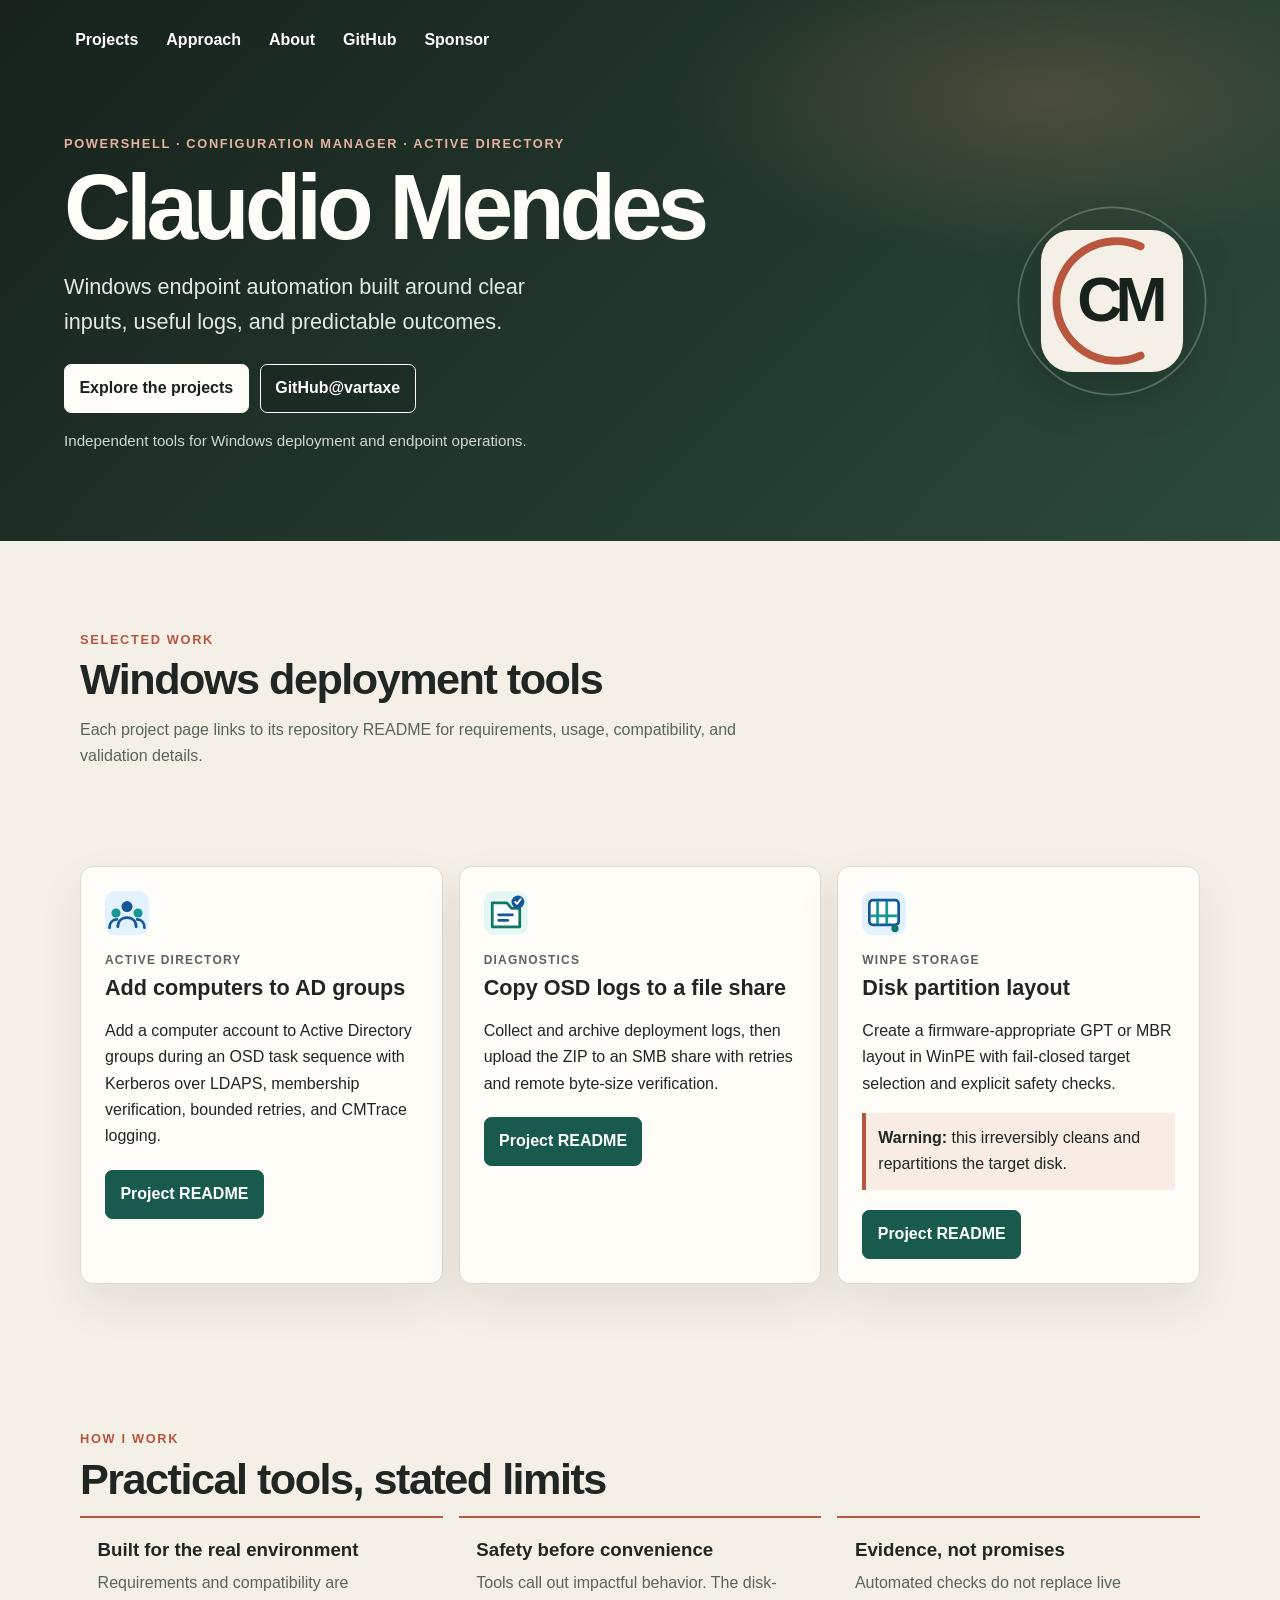
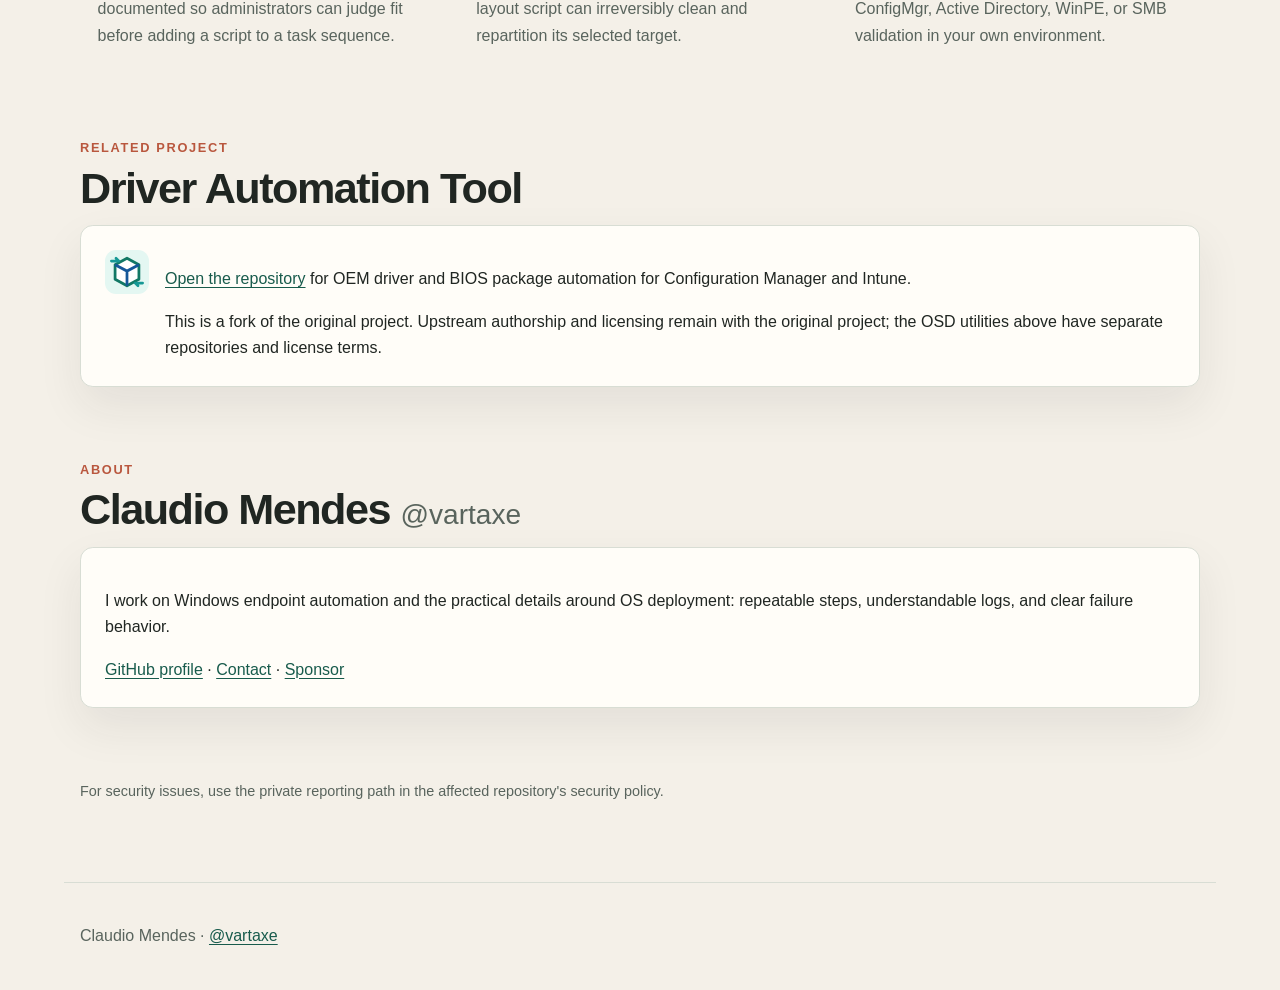
==== commit 0ce29833: "Rebrand project catalogue Co-authored-by: Copilot App <223556219+Copilot@users.noreply.github.com>" ====
--- a/index.html
+++ b/index.html
@@ -4,12 +4,12 @@
   <meta charset="utf-8">
   <meta name="viewport" content="width=device-width, initial-scale=1">
   <meta name="color-scheme" content="light dark">
-  <meta name="theme-color" content="#155799" media="(prefers-color-scheme: light)">
-  <meta name="theme-color" content="#0d1520" media="(prefers-color-scheme: dark)">
+  <meta name="theme-color" content="#f4f0e8" media="(prefers-color-scheme: light)">
+  <meta name="theme-color" content="#151b18" media="(prefers-color-scheme: dark)">
   <meta name="referrer" content="no-referrer">
   <meta http-equiv="Content-Security-Policy" content="default-src 'none'; img-src 'self'; style-src 'self'; base-uri 'none'; form-action 'none'; upgrade-insecure-requests">
-  <title>Windows Endpoint Automation | vartaxe</title>
-  <meta name="description" content="Safety-focused PowerShell tools for ConfigMgr OSD and Windows endpoint automation.">
+  <title>Claudio Mendes | Windows endpoint automation</title>
+  <meta name="description" content="PowerShell tools for Windows endpoint automation, Configuration Manager deployment, and Active Directory.">
   <link rel="canonical" href="https://vartaxe.github.io/">
   <link rel="icon" href="assets/favicon.svg" type="image/svg+xml">
   <link rel="stylesheet" href="style.css">
@@ -19,78 +19,98 @@
   <header>
     <div>
       <nav aria-label="Site navigation">
-        <a href="#scripts">Scripts</a>
-        <a href="#profile">Profile</a>
-        <a href="#maintenance">Maintenance</a>
+        <a href="#projects">Projects</a>
+        <a href="#approach">Approach</a>
+        <a href="#about">About</a>
         <a href="https://github.com/vartaxe">GitHub</a>
         <a href="https://github.com/sponsors/vartaxe">Sponsor</a>
       </nav>
       <div class="hero">
         <div class="hero-copy">
-          <p class="eyebrow">Claudio Mendes · <span translate="no">@vartaxe</span></p>
-          <h1>Windows endpoint automation</h1>
-          <p class="tagline">Safety-focused Windows PowerShell 5.1 tools for Configuration Manager operating-system deployment and endpoint management.</p>
+          <p class="eyebrow">PowerShell · Configuration Manager · Active Directory</p>
+          <h1>Claudio Mendes</h1>
+          <p class="tagline">Windows endpoint automation built around clear inputs, useful logs, and predictable outcomes.</p>
           <div class="hero-actions">
-            <a class="button button-primary" href="#scripts">Explore the scripts</a>
-            <a class="button" href="https://github.com/vartaxe">Browse GitHub</a>
+            <a class="button button-primary" href="#projects">Explore the projects</a>
+            <a class="button" href="https://github.com/vartaxe">GitHub <span translate="no">@vartaxe</span></a>
           </div>
-          <ul class="trust-list" aria-label="Project principles">
-            <li>OSD scripts: MIT</li>
-            <li>PowerShell 5.1</li>
-            <li>Validation first</li>
-          </ul>
+          <p class="hero-note">Independent tools for Windows deployment and endpoint operations.</p>
         </div>
-        <img class="brand-mark" src="assets/brand-mark.svg" alt="Terminal prompt and deployment nodes representing vartaxe automation" width="240" height="240" fetchpriority="high">
+        <img class="brand-mark" src="assets/brand-mark.svg" alt="" width="240" height="240" aria-hidden="true" fetchpriority="high">
       </div>
     </div>
   </header>
   <main id="main-content" tabindex="-1">
-    <h2 id="scripts">ConfigMgr OSD scripts</h2>
-    <div class="grid">
-      <section class="card" aria-labelledby="ad-title">
-        <img class="card-icon" src="assets/ad-groups.svg" alt="" width="48" height="48" aria-hidden="true">
-        <p class="card-kicker">Active Directory</p>
-        <h3 id="ad-title">Add computers to AD groups</h3>
-        <p>Add a computer account to Active Directory groups during an OSD task sequence with Kerberos over LDAPS, membership verification, bounded retries, and CMTrace logging.</p>
-        <p class="card-links"><a href="https://vartaxe.github.io/ConfigMgr-OSD-AddComputerToADGroup/">Read the guide</a><a href="https://github.com/vartaxe/ConfigMgr-OSD-AddComputerToADGroup">View source</a></p>
-      </section>
-      <section class="card" aria-labelledby="logs-title">
-        <img class="card-icon" src="assets/osd-logs.svg" alt="" width="48" height="48" aria-hidden="true">
-        <p class="card-kicker">Diagnostics</p>
-        <h3 id="logs-title">Copy OSD logs to a file share</h3>
-        <p>Collect and archive deployment logs, then upload the ZIP to an SMB share with retries and remote byte-size verification.</p>
-        <p class="card-links"><a href="https://vartaxe.github.io/ConfigMgr-OSD-CopyOSDLogToFileShare/">Read the guide</a><a href="https://github.com/vartaxe/ConfigMgr-OSD-CopyOSDLogToFileShare">View source</a></p>
-      </section>
-      <section class="card" aria-labelledby="disk-title">
-        <img class="card-icon" src="assets/disk-layout.svg" alt="" width="48" height="48" aria-hidden="true">
-        <p class="card-kicker">WinPE storage</p>
-        <h3 id="disk-title">Disk partition layout</h3>
-        <p>Create a firmware-appropriate GPT or MBR layout in WinPE with fail-closed target selection and explicit safety checks.</p>
-        <p class="warning"><strong>Warning:</strong> this irreversibly cleans and repartitions the target disk.</p>
-        <p class="card-links"><a href="https://vartaxe.github.io/ConfigMgr-OSD-DiskPartitionLayout/">Read the guide</a><a href="https://github.com/vartaxe/ConfigMgr-OSD-DiskPartitionLayout">View source</a></p>
-      </section>
-    </div>
-    <div class="callout" role="note">
-      <strong>Validate before rollout.</strong> Live ConfigMgr, Active Directory, WinPE, and SMB testing has not been completed for these releases. Automated checks cover syntax, static analysis, and mocked scenarios only; validate in your own lab, using disposable hardware for disk-layout tests.
-    </div>
-    <h2 id="maintenance">Related maintenance</h2>
-    <div class="card maintenance-card">
-      <img class="card-icon" src="assets/driver-automation.svg" alt="" width="48" height="48" aria-hidden="true">
-      <p>Driver and BIOS package automation is maintained in <a href="https://github.com/vartaxe/DriverAutomationTool">Driver Automation Tool</a>, including the consolidated modern management scripts and vendor BIOS apply scripts.</p>
-      <p>The former standalone Modern Driver Management and Modern BIOS Management repositories are archived compatibility sources. New maintenance belongs in DAT.</p>
-      <p>Maintained forks retain their upstream licenses and attribution; the Driver Automation Tool license is not the MIT license used by the original OSD scripts.</p>
-    </div>
-    <h2 id="profile">About Claudio</h2>
-    <div class="card">
-      <p>I write PowerShell tools for repeatable Windows deployment jobs, with clear inputs, useful logs, and explicit outcomes. The original ConfigMgr OSD scripts are self-contained and MIT-licensed. Validate every tool against its own license and deployment guidance before rollout.</p>
-      <p><a href="https://github.com/vartaxe">GitHub profile</a> · <a href="mailto:vartaxe@outlook.com">Contact Claudio</a> · <a href="https://github.com/sponsors/vartaxe">Sponsor the maintenance</a></p>
-    </div>
-    <div class="callout" role="note">
-      <strong>Security and support.</strong> For bugs or usage questions, use the affected repository's support path. Report vulnerabilities privately through its security policy; do not disclose them in a public issue.
-    </div>
+    <section aria-labelledby="projects">
+      <p class="section-label">Selected work</p>
+      <h2 id="projects">Windows deployment tools</h2>
+      <p class="section-intro">Each project page links to its repository README for requirements, usage, compatibility, and validation details.</p>
+      <div class="grid">
+        <section class="card" aria-labelledby="ad-title">
+          <img class="card-icon" src="assets/ad-groups.svg" alt="" width="48" height="48" aria-hidden="true">
+          <p class="card-kicker">Active Directory</p>
+          <h3 id="ad-title">Add computers to AD groups</h3>
+          <p>Add a computer account to Active Directory groups during an OSD task sequence with Kerberos over LDAPS, membership verification, bounded retries, and CMTrace logging.</p>
+          <p class="card-links"><a href="https://github.com/vartaxe/ConfigMgr-OSD-AddComputerToADGroup#readme">Project README</a></p>
+        </section>
+        <section class="card" aria-labelledby="logs-title">
+          <img class="card-icon" src="assets/osd-logs.svg" alt="" width="48" height="48" aria-hidden="true">
+          <p class="card-kicker">Diagnostics</p>
+          <h3 id="logs-title">Copy OSD logs to a file share</h3>
+          <p>Collect and archive deployment logs, then upload the ZIP to an SMB share with retries and remote byte-size verification.</p>
+          <p class="card-links"><a href="https://github.com/vartaxe/ConfigMgr-OSD-CopyOSDLogToFileShare#readme">Project README</a></p>
+        </section>
+        <section class="card" aria-labelledby="disk-title">
+          <img class="card-icon" src="assets/disk-layout.svg" alt="" width="48" height="48" aria-hidden="true">
+          <p class="card-kicker">WinPE storage</p>
+          <h3 id="disk-title">Disk partition layout</h3>
+          <p>Create a firmware-appropriate GPT or MBR layout in WinPE with fail-closed target selection and explicit safety checks.</p>
+          <p class="warning"><strong>Warning:</strong> this irreversibly cleans and repartitions the target disk.</p>
+          <p class="card-links"><a href="https://github.com/vartaxe/ConfigMgr-OSD-DiskPartitionLayout#readme">Project README</a></p>
+        </section>
+      </div>
+    </section>
+    <section id="approach" aria-labelledby="approach-title">
+      <p class="section-label">How I work</p>
+      <h2 id="approach-title">Practical tools, stated limits</h2>
+      <div class="principles">
+        <article class="principle">
+          <h3>Built for the real environment</h3>
+          <p>Requirements and compatibility are documented so administrators can judge fit before adding a script to a task sequence.</p>
+        </article>
+        <article class="principle">
+          <h3>Safety before convenience</h3>
+          <p>Tools call out impactful behavior. The disk-layout script can irreversibly clean and repartition its selected target.</p>
+        </article>
+        <article class="principle">
+          <h3>Evidence, not promises</h3>
+          <p>Automated checks do not replace live ConfigMgr, Active Directory, WinPE, or SMB validation in your own environment.</p>
+        </article>
+      </div>
+    </section>
+    <section aria-labelledby="related-title">
+      <p class="section-label">Related project</p>
+      <h2 id="related-title">Driver Automation Tool</h2>
+      <div class="card related-card">
+        <img class="card-icon" src="assets/driver-automation.svg" alt="" width="48" height="48" aria-hidden="true">
+        <div>
+          <p><a href="https://github.com/vartaxe/DriverAutomationTool">Open the repository</a> for OEM driver and BIOS package automation for Configuration Manager and Intune.</p>
+          <p>This is a fork of the original project. Upstream authorship and licensing remain with the original project; the OSD utilities above have separate repositories and license terms.</p>
+        </div>
+      </div>
+    </section>
+    <section id="about" aria-labelledby="about-title">
+      <p class="section-label">About</p>
+      <h2 id="about-title">Claudio Mendes <span class="handle" translate="no">@vartaxe</span></h2>
+      <div class="card">
+        <p>I work on Windows endpoint automation and the practical details around OS deployment: repeatable steps, understandable logs, and clear failure behavior.</p>
+        <p><a href="https://github.com/vartaxe">GitHub profile</a> · <a href="mailto:vartaxe@outlook.com">Contact</a> · <a href="https://github.com/sponsors/vartaxe">Sponsor</a></p>
+      </div>
+    </section>
+    <p class="site-note">For security issues, use the private reporting path in the affected repository's security policy.</p>
   </main>
   <footer>
-    <p>Maintained by <a href="https://github.com/vartaxe">Claudio Mendes (<span translate="no">@vartaxe</span>)</a>. The root site is the canonical public hub.</p>
+    <p>Claudio Mendes · <a href="https://github.com/vartaxe">@vartaxe</a></p>
   </footer>
 </body>
 </html>
--- a/style.css
+++ b/style.css
@@ -1,16 +1,15 @@
 :root {
   color-scheme: light dark;
-  --bg: #ffffff;
-  --panel: #f4f7fb;
-  --text: #1f2a37;
-  --muted: #52606d;
-  --link: #155799;
+  --bg: #f4f0e8;
+  --panel: #fffdf8;
+  --text: #202622;
+  --muted: #59645d;
+  --link: #185b4c;
   --on-link: #ffffff;
-  --border: #d8e0ea;
-  --accent: #159895;
-  --focus: #155799;
-  --accent-strong: #117865;
-  --shadow: 0 1rem 2.5rem rgba(25, 54, 82, 0.1);
+  --border: #d8ddd4;
+  --accent: #b9573e;
+  --focus: #185b4c;
+  --shadow: 0 1.2rem 2.8rem rgba(34, 44, 37, 0.08);
 }
 
 * {
@@ -26,13 +25,13 @@
   background: var(--bg);
   color: var(--text);
   font-family: "Segoe UI", Arial, sans-serif;
-  line-height: 1.55;
+  line-height: 1.65;
   overflow-wrap: break-word;
 }
 
 a {
   color: var(--link);
-  text-underline-offset: 0.18em;
+  text-underline-offset: 0.2em;
   touch-action: manipulation;
 }
 
@@ -50,10 +49,10 @@
   position: absolute;
   top: 0;
   left: 0;
+  z-index: 2;
   padding: 0.5rem 1rem;
   transform: translateY(-200%);
-  background: var(--bg);
-  z-index: 2;
+  background: var(--panel);
 }
 
 .skip-link:focus {
@@ -62,126 +61,111 @@
 
 header {
   --focus: #ffffff;
-  position: relative;
-  overflow: hidden;
-  padding: 1.25rem max(1rem, env(safe-area-inset-right)) 4rem max(1rem, env(safe-area-inset-left));
-  color: #ffffff;
+  padding: 1.25rem max(1rem, env(safe-area-inset-right)) 4.5rem max(1rem, env(safe-area-inset-left));
+  color: #fffdf8;
   background:
-    radial-gradient(circle at 85% 20%, rgba(112, 222, 197, 0.24), transparent 22rem),
-    linear-gradient(135deg, #103f72, #117865);
+    radial-gradient(ellipse at 82% 18%, rgba(214, 139, 102, 0.22), transparent 24rem),
+    linear-gradient(135deg, #17221c, #2b493b);
 }
 
 header > div,
 main,
 footer {
-  max-width: 68rem;
+  max-width: 72rem;
   margin: 0 auto;
 }
 
 nav {
   display: flex;
   flex-wrap: wrap;
-  gap: 1rem;
-  margin-bottom: 3rem;
+  gap: 0.35rem;
+  margin-bottom: 4.5rem;
 }
 
 nav a {
-  padding: 0.45rem 0.65rem;
-  color: #ffffff;
+  padding: 0.45rem 0.7rem;
+  color: #fffdf8;
   font-weight: 600;
   border-radius: 0.35rem;
+  text-decoration: none;
 }
 
 nav a:hover {
-  background: rgba(0, 0, 0, 0.2);
-}
-
-.eyebrow {
-  margin-bottom: 0;
-  font-weight: 600;
-  letter-spacing: 0.04em;
-  text-transform: uppercase;
+  background: rgba(255, 255, 255, 0.12);
+  text-decoration: underline;
 }
 
 .hero {
   display: grid;
   align-items: center;
-  gap: 2rem;
+  gap: 2.5rem;
 }
 
 .hero-copy {
   min-width: 0;
 }
 
+.eyebrow,
+.section-label {
+  margin: 0;
+  font-size: 0.8rem;
+  font-weight: 700;
+  letter-spacing: 0.13em;
+  text-transform: uppercase;
+}
+
+.eyebrow {
+  color: #e6b49c;
+}
+
 h1 {
   margin: 0.5rem 0;
-  font-size: clamp(2rem, 5vw, 3.5rem);
-  line-height: 1.1;
+  font-size: clamp(3rem, 8vw, 5.8rem);
+  letter-spacing: -0.055em;
+  line-height: 0.98;
   text-wrap: balance;
 }
 
 h2 {
-  margin-top: 2.5rem;
+  margin: 0.35rem 0 0.75rem;
+  font-size: clamp(1.9rem, 4vw, 2.7rem);
+  letter-spacing: -0.035em;
+  line-height: 1.15;
   scroll-margin-top: 1rem;
   text-wrap: balance;
 }
 
+h3 {
+  line-height: 1.3;
+  text-wrap: balance;
+}
+
 .tagline {
-  max-width: 48rem;
-  font-size: 1.2rem;
+  max-width: 42rem;
+  margin: 1rem 0 1.5rem;
+  color: #e5e9e4;
+  font-size: clamp(1.1rem, 2vw, 1.35rem);
   text-wrap: balance;
 }
 
-main {
-  padding: 1.5rem max(1rem, env(safe-area-inset-right)) 2rem max(1rem, env(safe-area-inset-left));
-}
-
-.grid {
-  display: grid;
-  grid-template-columns: repeat(auto-fit, minmax(16rem, 1fr));
-  gap: 1rem;
-}
-
-.card {
-  position: relative;
-  min-width: 0;
-  padding: 1.5rem;
-  background: var(--panel);
-  border: 1px solid var(--border);
-  border-radius: 0.8rem;
-  box-shadow: var(--shadow);
-}
-
-.card h3 {
-  margin: 0.2rem 0 0.75rem;
-  color: var(--accent-strong);
-  text-wrap: balance;
-}
-
-.card p:last-child {
-  margin-bottom: 0;
-}
-
-.callout {
-  margin: 2rem 0;
-  padding: 0.75rem 1rem;
-  background: var(--panel);
-  border-left: 0.35rem solid var(--accent);
+.hero-note {
+  color: #d0d9d1;
+  font-size: 0.95rem;
 }
 
 .brand-mark {
   display: block;
-  width: min(15rem, 65vw);
+  width: min(13rem, 60vw);
   height: auto;
   margin: 0 auto;
-  filter: drop-shadow(0 1.5rem 2rem rgba(0, 0, 0, 0.2));
+  filter: drop-shadow(0 1rem 1.5rem rgba(0, 0, 0, 0.2));
 }
 
 .hero-actions,
 .card-links {
   display: flex;
   flex-wrap: wrap;
-  gap: 0.75rem;
+  gap: 0.7rem;
 }
 
 .button,
@@ -197,65 +181,84 @@
 }
 
 .button {
-  color: #ffffff;
-  background: rgba(0, 0, 0, 0.14);
+  color: #fffdf8;
+  background: rgba(0, 0, 0, 0.12);
 }
 
 .button:hover {
-  background: rgba(0, 0, 0, 0.28);
+  background: rgba(0, 0, 0, 0.24);
 }
 
 .button-primary {
-  color: #103f72;
-  background: #ffffff;
-  border-color: #ffffff;
+  color: #17221c;
+  background: #fffdf8;
+  border-color: #fffdf8;
 }
 
 .button-primary:hover {
-  background: #eaf7f4;
-}
-
-.trust-list {
-  display: flex;
-  flex-wrap: wrap;
-  gap: 0.5rem;
-  padding: 0;
-  list-style: none;
-}
-
-.trust-list li,
-.card-kicker {
-  font-size: 0.8rem;
-  font-weight: 700;
-  letter-spacing: 0.04em;
-  text-transform: uppercase;
-}
-
-.trust-list li {
-  padding: 0.35rem 0.6rem;
-  background: rgba(0, 0, 0, 0.18);
-  border: 1px solid rgba(255, 255, 255, 0.38);
-  border-radius: 999px;
+  background: #f2d9ca;
+}
+
+main {
+  padding: 1rem max(1rem, env(safe-area-inset-right)) 2rem max(1rem, env(safe-area-inset-left));
+}
+
+main section {
+  margin: 4.5rem 0;
+}
+
+.section-label {
+  color: var(--accent);
+}
+
+.section-intro {
+  max-width: 43rem;
+  margin: 0 0 1.5rem;
+  color: var(--muted);
+}
+
+.grid {
+  display: grid;
+  grid-template-columns: repeat(auto-fit, minmax(min(100%, 17rem), 1fr));
+  gap: 1rem;
+}
+
+.card {
+  min-width: 0;
+  padding: 1.5rem;
+  background: var(--panel);
+  border: 1px solid var(--border);
+  border-radius: 0.8rem;
+  box-shadow: var(--shadow);
+}
+
+.card h3 {
+  margin: 0.2rem 0 0.75rem;
+  color: var(--text);
+  font-size: 1.35rem;
+}
+
+.card p:last-child {
+  margin-bottom: 0;
 }
 
 .card-icon {
   display: block;
-  width: 3rem;
-  height: 3rem;
+  width: 2.75rem;
+  height: 2.75rem;
 }
 
 .card-kicker {
   margin: 1rem 0 0;
   color: var(--muted);
+  font-size: 0.75rem;
+  font-weight: 700;
+  letter-spacing: 0.1em;
+  text-transform: uppercase;
 }
 
 .card-links {
   margin-top: 1.25rem;
-}
-
-.card-links a {
-  min-height: 2.5rem;
-  padding: 0.5rem 0.75rem;
 }
 
 .card-links a:first-child {
@@ -271,42 +274,82 @@
 
 .warning {
   padding: 0.75rem;
-  background: color-mix(in srgb, #c2410c 10%, var(--panel));
-  border-left: 0.25rem solid #c2410c;
-}
-
-.maintenance-card {
+  background: color-mix(in srgb, #b9573e 10%, var(--panel));
+  border-left: 0.25rem solid var(--accent);
+}
+
+.callout {
+  margin: 1.5rem 0;
+  padding: 0.85rem 1rem;
+  color: var(--text);
+  background: color-mix(in srgb, var(--accent) 8%, var(--panel));
+  border-left: 0.3rem solid var(--accent);
+}
+
+.principles {
+  display: grid;
+  grid-template-columns: repeat(auto-fit, minmax(min(100%, 14rem), 1fr));
+  gap: 1rem;
+}
+
+.principle {
+  padding: 1rem 1.1rem;
+  border-top: 2px solid var(--accent);
+}
+
+.principle h3 {
+  margin: 0.2rem 0 0.5rem;
+}
+
+.principle p {
+  margin: 0;
+  color: var(--muted);
+}
+
+.related-card {
   display: grid;
   grid-template-columns: auto 1fr;
   gap: 0 1rem;
 }
 
-.maintenance-card .card-icon {
+.related-card .card-icon {
   grid-row: 1 / span 2;
 }
 
-.maintenance-card p {
+.related-card > div {
   grid-column: 2;
+}
+
+.handle {
+  color: var(--muted);
+  font-size: 0.65em;
+  font-weight: 500;
+  letter-spacing: 0;
+}
+
+.site-note {
+  color: var(--muted);
+  font-size: 0.9rem;
 }
 
 footer {
   margin-top: 2rem;
-  padding: 1.5rem 1rem;
+  padding: 1.5rem max(1rem, env(safe-area-inset-right)) 1.5rem max(1rem, env(safe-area-inset-left));
   color: var(--muted);
   border-top: 1px solid var(--border);
 }
 
 @media (prefers-color-scheme: dark) {
   :root {
-    --bg: #0d1520;
-    --panel: #162235;
-    --text: #f5f7fa;
-    --muted: #c4ced8;
-    --link: #9dcbff;
-    --on-link: #0d1520;
-    --focus: #9dcbff;
-    --border: #33445a;
-    --accent-strong: #70dec5;
+    --bg: #151b18;
+    --panel: #1e2822;
+    --text: #f1f2ec;
+    --muted: #bbc5bc;
+    --link: #a4dfc6;
+    --on-link: #142019;
+    --border: #3a4940;
+    --accent: #e79778;
+    --focus: #a4dfc6;
     --shadow: none;
   }
 }
